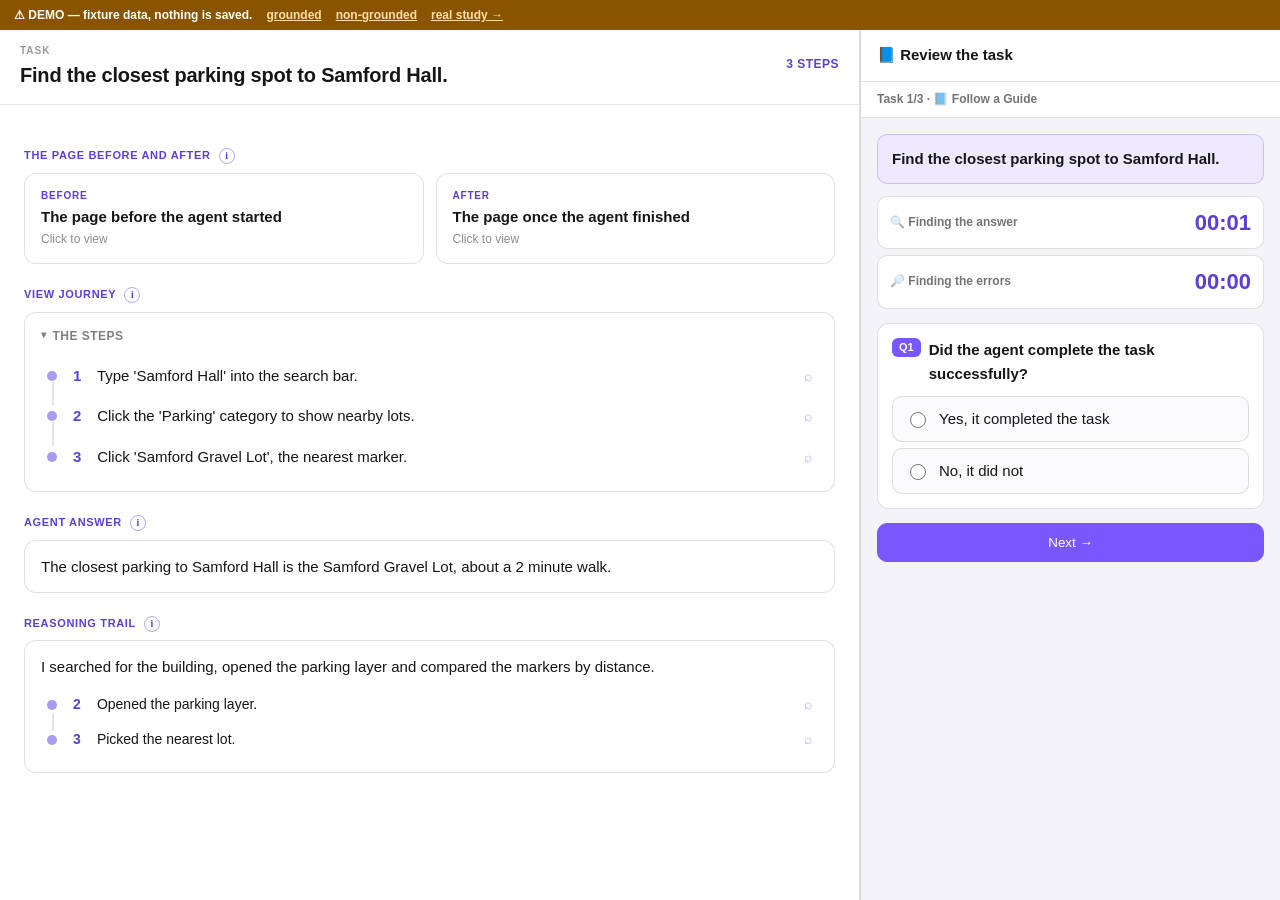
==== demo.html @ a0f71afb "Browser version of the guide user study" ====
<!doctype html>
<html lang="en">
<head>
  <meta charset="utf-8">
  <meta name="viewport" content="width=device-width, initial-scale=1">
  <title>PageGuide User Study — demo</title>
  <link rel="stylesheet" href="styles/stimulus.css">
  <link rel="stylesheet" href="styles/site.css">
  <style>
    /* Unmistakable. A demo that looks like the study is a demo someone runs a participant through. */
    .demo-banner {
      position: fixed; top: 0; left: 0; right: 0; z-index: 50;
      background: #8a5300; color: #fff;
      font: 700 12px/1.5 -apple-system, BlinkMacSystemFont, 'Segoe UI', sans-serif;
      padding: 6px 14px; display: flex; gap: 14px; align-items: center;
    }
    .demo-banner a { color: #ffe0a8; }
    .demo-shift { padding-top: 29px; }
  </style>
</head>
<body class="demo-shift">
  <!--
    THE DEMO. Three fixture trajectories, no network, nothing written anywhere.

    It runs the REAL flow: app/study.js walks the queue, app/stimulus.js renders the material,
    app/instrument.js asks the questions, and the vendored scorer grades the answers. Only the data
    source is swapped (window.STUDY_SOURCE, read once at the top of app/study.js). A demo built as a
    parallel implementation would drift from the study it is meant to demonstrate, and you would be
    reviewing something no participant will ever see.

    ?arm=nongrounding runs the text condition.
  -->
  <div class="demo-banner">
    <span>⚠ DEMO — fixture data, nothing is saved.</span>
    <a href="?arm=grounding">grounded</a>
    <a href="?arm=nongrounding">non-grounded</a>
    <a href="index.html">real study →</a>
  </div>

  <div class="task-shell">
    <section class="task-stimulus" id="stimulus-pane">
      <header class="tv-head">
        <div class="tv-head-main">
          <div class="tv-kicker">Task</div>
          <h1 class="tv-goal" id="tv-goal">Loading…</h1>
        </div>
        <div class="tv-count" id="tv-count"></div>
      </header>
      <main class="tv-main">
        <section class="tv-stage" id="tv-stage"></section>
      </main>
    </section>
    <aside class="task-panel" id="question-pane"></aside>
  </div>

  <script src="vendor/guide_trajectories.js"></script>
  <script src="app/session.js"></script>
  <script src="demo/fixtures.js"></script>
  <script>
  // IIFE, not optional: classic scripts share one global lexical scope, and a top-level `const arm`
  // here would collide with the `let arm` in app/stimulus.js — a parse error that kills this block
  // silently, leaving both panes blank with nothing in the console to say why.
  (function () {
    // STUDY_SOURCE is set FIRST, before anything that can throw. app/study.js reads it to decide
    // whether it is in demo mode, and a demo that failed to build its fixtures would otherwise be
    // indistinguishable from a stray visit to study.html — it would silently redirect to the
    // welcome screen, taking the console evidence with it. Ask how I know.
    const byId = new Map();
    window.STUDY_SOURCE = {
      getStudyTrajectory: async (id) => byId.get(id) || null,
      insertStudyResult: async (row) => { console.log('[demo] would have saved:', row); return true; },
    };

    let bank = [];
    try {
      bank = window.DemoFixtures.buildDemoTrajectories();
      bank.forEach(t => byId.set(t.id, t));
    } catch (e) {
      document.getElementById('question-pane').innerHTML =
        '<div class="q-body"><div class="q-error-msg">Demo fixtures failed to build:<br>'
        + String(e && e.stack || e).replace(/</g, '&lt;') + '</div></div>';
      return;
    }

    // Seed the session IN MEMORY only. app/study.js prefers populated in-memory state over
    // localStorage precisely so this works without touching the key a real run uses — opening the
    // demo must never discard the progress of a participant midway through the actual study.
    const params = new URLSearchParams(location.search);
    window.StudySession.state.arm = params.get('arm') === 'nongrounding' ? 'nongrounding' : 'grounding';
    Object.assign(window.StudySession.state, {
      participantId: 'DEMO',
      sessionId: null,
      queue: bank.map(t => ({ id: t.id, goal: t.goal, title: t.title, condition: t.condition })),
      idx: 0,
      results: [],
    });
  }());
  </script>
  <script src="app/stimulus.js"></script>
  <script src="app/instrument.js"></script>
  <script src="app/study.js"></script>
</body>
</html>
---- styles/stimulus.css ----
/* PageGuide study — the trajectory viewer that fills the tab beside the panel.
   Mirrors the live run's View Journey card (sidepanel/panel.css .pageguide-goal-*), with one
   difference that matters: the dots here carry NO status colour. In the live run green and amber
   encode the agent's own confidence and verification; in a study that asks a participant which step
   went wrong, colouring the suspect step is telling them the answer. */

* { box-sizing: border-box; }

html, body {
  height: 100%;
  margin: 0;
}

body {
  display: flex;
  flex-direction: column;
  background: #f4f4f8;
  color: #111;
  font: 400 14px/1.5 -apple-system, BlinkMacSystemFont, 'Segoe UI', system-ui, sans-serif;
}

.tv-head {
  flex: 0 0 auto;
  display: flex;
  align-items: flex-start;
  justify-content: space-between;
  gap: 16px;
  padding: 14px 20px 16px;
  background: #fff;
  border-bottom: 1px solid rgba(0, 0, 0, 0.1);
}

.tv-head-main { min-width: 0; }

/* Labelled, because "add an orange to the cart" on its own could be an instruction TO the reader.
   It is the task the agent was given, and the whole screen is about judging how it went. */
.tv-kicker {
  font-size: 10px;
  font-weight: 800;
  letter-spacing: 0.1em;
  text-transform: uppercase;
  color: rgba(0, 0, 0, 0.4);
  margin-bottom: 3px;
}

/* The goal stays on screen for the whole task: "does this action serve the goal?" is one of the
   questions, and it cannot be answered while scrolling the panel back up to re-read it. */
.tv-goal {
  margin: 0;
  font-size: 20px;
  font-weight: 700;
  line-height: 1.3;
  letter-spacing: -0.01em;
}

.tv-count {
  flex: 0 0 auto;
  margin-top: 12px;
  font-size: 12px;
  font-weight: 700;
  color: #5b3fd6;
  letter-spacing: 0.04em;
  text-transform: uppercase;
}

.tv-main {
  flex: 1 1 auto;
  display: flex;
  min-height: 0;
}

.tv-stage {
  flex: 1 1 auto;
  overflow: auto;
  padding: 20px 24px 40px;
}

/* One column at reading width. The screenshots want the space; the prose does not. */
.tv-col { max-width: 860px; }

.tv-empty {
  height: 100%;
  display: flex;
  align-items: center;
  justify-content: center;
  color: rgba(0, 0, 0, 0.4);
  font-style: italic;
}

.tv-step-url {
  color: rgba(0, 0, 0, 0.45);
  font-size: 12px;
  word-break: break-all;
}

/* ── The two page states ──────────────────────────────────────────────────────
   Their own section, side by side, above the journey: they are the pair a participant compares to
   answer "did this actually get done?", and a comparison spread across a long scroll is a memory
   test. Closed by default — clicking opens the full-size view, so the section stays a summary. */
.tv-states {
  display: grid;
  grid-template-columns: repeat(auto-fit, minmax(240px, 1fr));
  gap: 12px;
  margin-bottom: 20px;
}

.tv-state-btn {
  display: flex;
  flex-direction: column;
  align-items: flex-start;
  gap: 3px;
  padding: 14px 16px;
  text-align: left;
  font: inherit;
  color: inherit;
  background: #fff;
  border: 1px solid rgba(0, 0, 0, 0.12);
  border-radius: 12px;
  cursor: pointer;
}

.tv-state-btn:hover {
  border-color: rgba(120, 87, 255, 0.5);
  background: rgba(120, 87, 255, 0.04);
}

/* A state the run never recorded says so, rather than vanishing — an absent card and an absent
   feature look identical, and one of them is worth re-capturing to fix. */
.tv-state-btn.is-empty {
  cursor: default;
  background: transparent;
  border-style: dashed;
  color: rgba(0, 0, 0, 0.45);
}

.tv-state-btn.is-empty:hover { border-color: rgba(0, 0, 0, 0.12); background: transparent; }

.tv-state-kicker {
  font-size: 10px;
  font-weight: 800;
  letter-spacing: 0.08em;
  text-transform: uppercase;
  color: #5b3fd6;
}

.tv-state-btn.is-empty .tv-state-kicker { color: rgba(0, 0, 0, 0.35); }

.tv-state-cap {
  font-size: 15px;
  font-weight: 600;
  line-height: 1.35;
}

.tv-state-hint {
  font-size: 12px;
  color: rgba(0, 0, 0, 0.45);
}

/* ── View Journey ─────────────────────────────────────────────────────────────
   Open by default, unlike the live run's, which collapses once the run ends: there the reader
   watched it happen, here it is the material they were brought to look at. */
.tv-journey {
  padding: 14px 16px;
  background: #fff;
  border: 1px solid rgba(0, 0, 0, 0.12);
  border-radius: 12px;
}

.tv-journey-summary {
  list-style: none;
  cursor: pointer;
  display: flex;
  align-items: center;
  gap: 6px;
  font-size: 12px;
  font-weight: 760;
  letter-spacing: 0.04em;
  text-transform: uppercase;
  color: rgba(0, 0, 0, 0.5);
}

.tv-journey-summary::-webkit-details-marker { display: none; }

.tv-journey-summary::before {
  content: "▸";
  font-size: 10px;
  transition: transform .12s ease;
}

.tv-journey[open] > .tv-journey-summary::before { transform: rotate(90deg); }

.tv-journey-list { margin-top: 10px; }

.tv-journey-row {
  display: grid;
  grid-template-columns: 16px 1fr auto;
  align-items: start;
  gap: 10px;
  padding: 9px 6px;
  border-radius: 8px;
  position: relative;
}

/* Only a row that can show you something behaves like it can. */
.tv-journey-row.is-shot { cursor: pointer; }
.tv-journey-row.is-shot:hover { background: rgba(120, 87, 255, 0.08); }

/* The connecting line, as in the live timeline. */
.tv-journey-row:not(:last-child)::before {
  content: "";
  position: absolute;
  left: 11px;
  top: 26px;
  bottom: -9px;
  width: 2px;
  background: #e2e5f0;
}

.tv-dot {
  width: 10px;
  height: 10px;
  margin-top: 6px;
  border-radius: 999px;
  background: #c9cde0;
  z-index: 1;
}

.tv-journey-row.is-shot .tv-dot { background: #a99bf0; }

.tv-journey-text {
  font-size: 15px;
  line-height: 1.45;
  min-width: 0;
}

/* A row that can show you something says so. Without this the only cue was a hover that either
   produced a card or did not, which makes an empty trajectory indistinguishable from a broken page. */
.tv-peek {
  justify-self: end;
  align-self: center;
  font-size: 14px;
  color: rgba(120, 87, 255, 0.55);
}

.tv-journey-row.is-shot:hover .tv-peek { color: #5b3fd6; }

.tv-warn {
  margin: 10px 6px 0;
  padding: 9px 12px;
  background: rgba(234, 179, 8, 0.1);
  border-left: 2px solid rgba(234, 179, 8, 0.6);
  border-radius: 0 8px 8px 0;
  font-size: 13px;
  line-height: 1.5;
  color: rgba(0, 0, 0, 0.7);
}

.tv-journey-text b {
  display: inline-block;
  min-width: 16px;
  margin-right: 4px;
  color: #5b3fd6;
  font-weight: 700;
}

/* ── Answer and trail ────────────────────────────────────────────────────── */
/* The heading carries its own explanation, folded away. Grid rather than flex so the hint can drop
   onto its own full-width row underneath instead of squeezing the title. */
.tv-section-title {
  display: grid;
  grid-template-columns: auto auto 1fr;
  align-items: center;
  gap: 8px;
  margin: 22px 0 8px;
  font-size: 11px;
  font-weight: 800;
  letter-spacing: 0.06em;
  text-transform: uppercase;
  color: #5b3fd6;
}

.tv-info {
  width: 16px;
  height: 16px;
  padding: 0;
  border: 1px solid rgba(91, 63, 214, 0.45);
  border-radius: 999px;
  background: transparent;
  color: #5b3fd6;
  font: 700 10px/1 Georgia, 'Times New Roman', serif;
  cursor: pointer;
}

.tv-info:hover,
.tv-info.is-open {
  background: #5b3fd6;
  border-color: #5b3fd6;
  color: #fff;
}

/* Full width on the row below the title — the hint is a sentence, not a label. */
.tv-hint {
  grid-column: 1 / -1;
  margin-top: 6px;
  padding: 9px 12px;
  background: rgba(120, 87, 255, 0.07);
  border-left: 2px solid rgba(120, 87, 255, 0.45);
  border-radius: 0 8px 8px 0;
  color: rgba(0, 0, 0, 0.72);
  font: 400 13px/1.5 -apple-system, BlinkMacSystemFont, 'Segoe UI', system-ui, sans-serif;
  letter-spacing: 0;
  text-transform: none;
}

.tv-answer,
.tv-trail {
  padding: 14px 16px;
  background: #fff;
  border: 1px solid rgba(0, 0, 0, 0.12);
  border-radius: 12px;
  font-size: 15px;
  line-height: 1.55;
}

.tv-trail-summary { margin: 0 0 8px; }

.tv-trail .tv-journey-row { padding: 7px 6px; }
.tv-trail .tv-journey-text { font-size: 14px; }

/* The linked phrase, underlined where it sits — mirrors .pageguide-answer-summary-ref in the chat.
   A number at the end of a sentence says evidence exists; the underline says which words it backs. */
.tv-ref {
  color: #4a2fc0;
  font-weight: 600;
  text-decoration: underline;
  text-decoration-thickness: 1px;
  text-decoration-color: rgba(120, 87, 255, 0.5);
  text-underline-offset: 3px;
  cursor: pointer;
}

.tv-ref:hover {
  text-decoration-thickness: 2px;
  text-decoration-color: #5b3fd6;
  background: rgba(120, 87, 255, 0.08);
  border-radius: 3px;
}

/* The evidence chip: small, numbered, and unmistakably a control rather than a citation number. */
.tv-chip {
  display: inline-flex;
  align-items: center;
  justify-content: center;
  min-width: 20px;
  height: 20px;
  margin: 0 2px;
  padding: 0 5px;
  vertical-align: 1px;
  background: rgba(120, 87, 255, 0.12);
  border: 1px solid rgba(120, 87, 255, 0.35);
  border-radius: 6px;
  color: #4a2fc0;
  font: 700 11px/1 inherit;
  cursor: pointer;
}

.tv-chip:hover { background: rgba(120, 87, 255, 0.24); }

/* ── The hover card ──────────────────────────────────────────────────────── */
.tv-pop {
  position: fixed;
  z-index: 40;
  width: 460px;
  max-width: calc(100vw - 16px);
  padding: 10px;
  background: #fff;
  border: 1px solid rgba(0, 0, 0, 0.14);
  border-radius: 12px;
  box-shadow: 0 12px 32px rgba(0, 0, 0, 0.18);
}

.tv-pop-shot {
  display: block;
  width: 100%;
  border-radius: 8px;
  border: 1px solid rgba(0, 0, 0, 0.12);
  cursor: zoom-in;
}

.tv-pop-title {
  margin-top: 8px;
  font-size: 12px;
  font-weight: 700;
  color: #5b3fd6;
}

.tv-pop-note {
  font-size: 13px;
  line-height: 1.45;
  color: rgba(0, 0, 0, 0.7);
}

/* ── The full-size view ──────────────────────────────────────────────────── */
.tv-lightbox {
  position: fixed;
  inset: 0;
  z-index: 60;
  display: flex;
  align-items: center;
  justify-content: center;
  padding: 24px;
  background: rgba(0, 0, 0, 0.6);
}

.tv-lightbox-dialog {
  max-width: 1200px;
  max-height: 100%;
  overflow: auto;
  padding: 14px;
  background: #fff;
  border-radius: 12px;
}

.tv-lightbox-head {
  display: flex;
  align-items: center;
  justify-content: space-between;
  gap: 12px;
  margin-bottom: 10px;
  font-size: 13px;
  font-weight: 700;
}

.tv-lightbox-close {
  border: 0;
  background: transparent;
  font-size: 22px;
  line-height: 1;
  cursor: pointer;
  color: rgba(0, 0, 0, 0.5);
}

.tv-lightbox img {
  display: block;
  width: 100%;
  border-radius: 8px;
  border: 1px solid rgba(0, 0, 0, 0.14);
}

.tv-lightbox-note {
  margin-top: 10px;
  font-size: 13px;
  color: rgba(0, 0, 0, 0.7);
}
---- styles/site.css ----
/* The study site — layout and the question pane.
   ==============================================
   The stimulus pane brings its own stylesheet (styles/stimulus.css, ported verbatim from the
   extension) so what a participant reads on the left is pixel-for-pixel what an extension
   participant reads. This file owns everything around it: the shell, the welcome screen, and the
   right-hand pane standing in for the PageGuide side panel. */

:root {
  --accent: #7857ff;
  --accent-dark: #5b3fd6;
  --ink: #16161a;
  --muted: rgba(0, 0, 0, 0.55);
  --line: rgba(0, 0, 0, 0.12);
  --panel-bg: #f4f4f8;
  --card: #fff;
  --ok: #0f6b43;
  --bad: #a52020;
}

* { box-sizing: border-box; }

body {
  margin: 0;
  font: 15px/1.6 -apple-system, BlinkMacSystemFont, 'Segoe UI', Roboto, sans-serif;
  color: var(--ink);
  background: #fff;
}

/* ── The two panes ───────────────────────────────────────────────────────────────
   Left flexible, right fixed at the side panel's real width. The proportions are not decoration:
   a participant on the site should be working under the same constraints as one in the extension,
   or the two datasets differ in reading conditions rather than in grounding. Each pane scrolls on
   its own so the questions stay put while the steps are read. */
.task-shell {
  display: grid;
  grid-template-columns: minmax(0, 1fr) 420px;
  height: 100vh;
  overflow: hidden;
}

.task-stimulus {
  overflow-y: auto;
  background: #fff;
  border-right: 1px solid var(--line);
}

.task-panel {
  overflow-y: auto;
  background: var(--panel-bg);
  border-left: 1px solid var(--line);
}

/* Below ~900px the two-pane comparison stops working at all: the stimulus is the thing that needs
   width. Stack rather than shrink, material first. */
@media (max-width: 900px) {
  .task-shell { grid-template-columns: 1fr; height: auto; overflow: visible; }
  .task-stimulus, .task-panel { overflow: visible; border: 0; }
  .task-panel { border-top: 2px solid var(--line); }
}

.tv-done {
  padding: 60px 32px;
  font-size: 18px;
  color: var(--muted);
  text-align: center;
}

/* ── The question pane ───────────────────────────────────────────────────────── */
.q-head {
  padding: 14px 16px;
  border-bottom: 1px solid var(--line);
  background: var(--card);
  position: sticky;
  top: 0;
  z-index: 2;
}
.q-title { font-weight: 800; font-size: 15px; }

.q-progress {
  padding: 8px 16px;
  font-size: 12px;
  font-weight: 700;
  color: var(--muted);
  background: var(--card);
  border-bottom: 1px solid var(--line);
}

.q-body { padding: 16px; }
.q-loading { padding: 24px 16px; color: var(--muted); }

.q-task-card {
  background: #efe9ff;
  border: 1px solid rgba(120, 87, 255, 0.28);
  border-radius: 10px;
  padding: 12px 14px;
  font-weight: 600;
  margin-bottom: 12px;
}

.q-timers { display: flex; flex-direction: column; gap: 6px; margin-bottom: 14px; }
.q-timer-row {
  display: flex;
  align-items: center;
  justify-content: space-between;
  background: var(--card);
  border: 1px solid var(--line);
  border-radius: 10px;
  padding: 8px 12px;
}
.q-timer-label { font-size: 12px; font-weight: 700; color: var(--muted); }
.q-timer {
  font-size: 22px;
  font-weight: 800;
  color: var(--accent-dark);
  font-variant-numeric: tabular-nums;   /* so the seconds do not shift the label as they tick */
}

.q-card {
  background: var(--card);
  border: 1px solid var(--line);
  border-radius: 12px;
  padding: 14px;
  margin-bottom: 12px;
}
.q-card-head { display: flex; align-items: flex-start; gap: 8px; margin-bottom: 10px; }
.q-badge {
  background: var(--accent);
  color: #fff;
  border-radius: 6px;
  padding: 1px 7px;
  font-size: 11px;
  font-weight: 800;
  flex: none;
}
.q-text { margin: 0; font-weight: 700; }
.q-sub { font-size: 12px; font-weight: 500; color: var(--muted); }
.q-label {
  display: block;
  margin: 12px 0 6px;
  font-size: 12px;
  font-weight: 800;
  color: var(--ink);
}
.q-optional { color: var(--muted); }

.q-options { display: flex; flex-direction: column; gap: 6px; }

.q-opt {
  display: flex;
  align-items: center;
  gap: 10px;
  border: 1px solid var(--line);
  border-radius: 10px;
  padding: 10px 12px;
  cursor: pointer;
  background: #fafafc;
}
.q-opt:hover { border-color: rgba(120, 87, 255, 0.5); }
.q-opt input { accent-color: var(--accent); width: 16px; height: 16px; flex: none; }
/* :has is what lets the whole row light up from the input inside it, with no JS keeping a class in
   sync — one less thing that can be left stale when the pane re-renders. */
.q-opt:has(input:checked) {
  border-color: var(--accent);
  background: #f1ecff;
}

.q-opt-rich { align-items: flex-start; }
.q-opt-body { display: flex; flex-direction: column; gap: 2px; }
.q-opt-name { font-weight: 700; }
.q-opt-detail { font-size: 12px; color: var(--muted); }

.q-error-block {
  border: 1px solid var(--line);
  border-radius: 10px;
  padding: 4px;
  background: #fafafc;
}
.q-error-block .q-opt { border: 0; background: transparent; }
.q-error-num {
  flex: none;
  width: 20px;
  height: 20px;
  border-radius: 6px;
  background: rgba(120, 87, 255, 0.14);
  color: var(--accent-dark);
  font-size: 11px;
  font-weight: 800;
  display: grid;
  place-items: center;
}
.q-opt-none { background: transparent; }

.q-error-steps { padding: 0 12px 10px; }
.q-step-picks { display: flex; flex-wrap: wrap; gap: 5px; }
/* Steps are buttons, never a text field — see the comment in instrument.js. */
.q-step {
  min-width: 30px;
  border: 1px solid var(--line);
  background: #fff;
  border-radius: 8px;
  padding: 4px 8px;
  font: 700 12px/1.5 inherit;
  font-variant-numeric: tabular-nums;
  color: var(--muted);
  cursor: pointer;
}
.q-step:hover { border-color: var(--accent); color: var(--accent-dark); }
.q-step.is-on { background: var(--accent); border-color: var(--accent); color: #fff; }

.q-field {
  width: 100%;
  border: 1px solid var(--line);
  border-radius: 10px;
  padding: 9px 11px;
  font: inherit;
  font-size: 14px;
  resize: vertical;
}
.q-field:focus {
  outline: none;
  border-color: var(--accent);
  box-shadow: 0 0 0 3px rgba(120, 87, 255, 0.16);
}

.q-error-msg {
  background: rgba(211, 47, 47, 0.1);
  border: 1px solid rgba(211, 47, 47, 0.3);
  color: var(--bad);
  border-radius: 8px;
  padding: 8px 11px;
  font-size: 13px;
  font-weight: 600;
  margin: 10px 0;
}

.q-actions { display: flex; gap: 8px; margin-top: 14px; }
.q-btn {
  flex: 1;
  border: 1px solid var(--line);
  background: #fff;
  border-radius: 10px;
  padding: 11px 14px;
  font: 800 14px/1.2 inherit;
  cursor: pointer;
}
.q-btn:hover { border-color: var(--accent); color: var(--accent-dark); }
.q-btn-primary { background: var(--accent); border-color: var(--accent); color: #fff; }
.q-btn-primary:hover { background: var(--accent-dark); border-color: var(--accent-dark); color: #fff; }

/* ── Welcome ─────────────────────────────────────────────────────────────────── */
.welcome-body { background: var(--panel-bg); }
.welcome {
  max-width: 640px;
  margin: 0 auto;
  padding: 64px 24px;
}
.welcome-title { font-size: 30px; margin: 0 0 18px; }
.welcome-lead { font-size: 17px; }
.welcome-note {
  background: var(--card);
  border: 1px solid var(--line);
  border-left: 3px solid var(--accent);
  border-radius: 10px;
  padding: 12px 14px;
  color: var(--muted);
  font-size: 14px;
}
.welcome-label { display: block; margin: 22px 0 6px; font-weight: 800; font-size: 13px; }
.welcome-input {
  width: 100%;
  border: 1px solid var(--line);
  border-radius: 10px;
  padding: 11px 13px;
  font: inherit;
  background: #fff;
}
.welcome-input:focus {
  outline: none;
  border-color: var(--accent);
  box-shadow: 0 0 0 3px rgba(120, 87, 255, 0.16);
}
.welcome-btn {
  margin-top: 18px;
  width: 100%;
  border: 0;
  background: var(--accent);
  color: #fff;
  border-radius: 10px;
  padding: 13px;
  font: 800 15px/1.2 inherit;
  cursor: pointer;
}
.welcome-btn:hover:not(:disabled) { background: var(--accent-dark); }
.welcome-btn:disabled { opacity: 0.45; cursor: not-allowed; }
.welcome-status:empty { display: none; }
.welcome-status {
  margin-top: 14px;
  border-radius: 8px;
  padding: 10px 12px;
  font-size: 13px;
  font-weight: 600;
  background: rgba(0, 0, 0, 0.05);
}
.welcome-status-bad { background: rgba(211, 47, 47, 0.1); color: var(--bad); }
.welcome-fine { margin-top: 12px; font-size: 12px; color: var(--muted); text-align: center; }
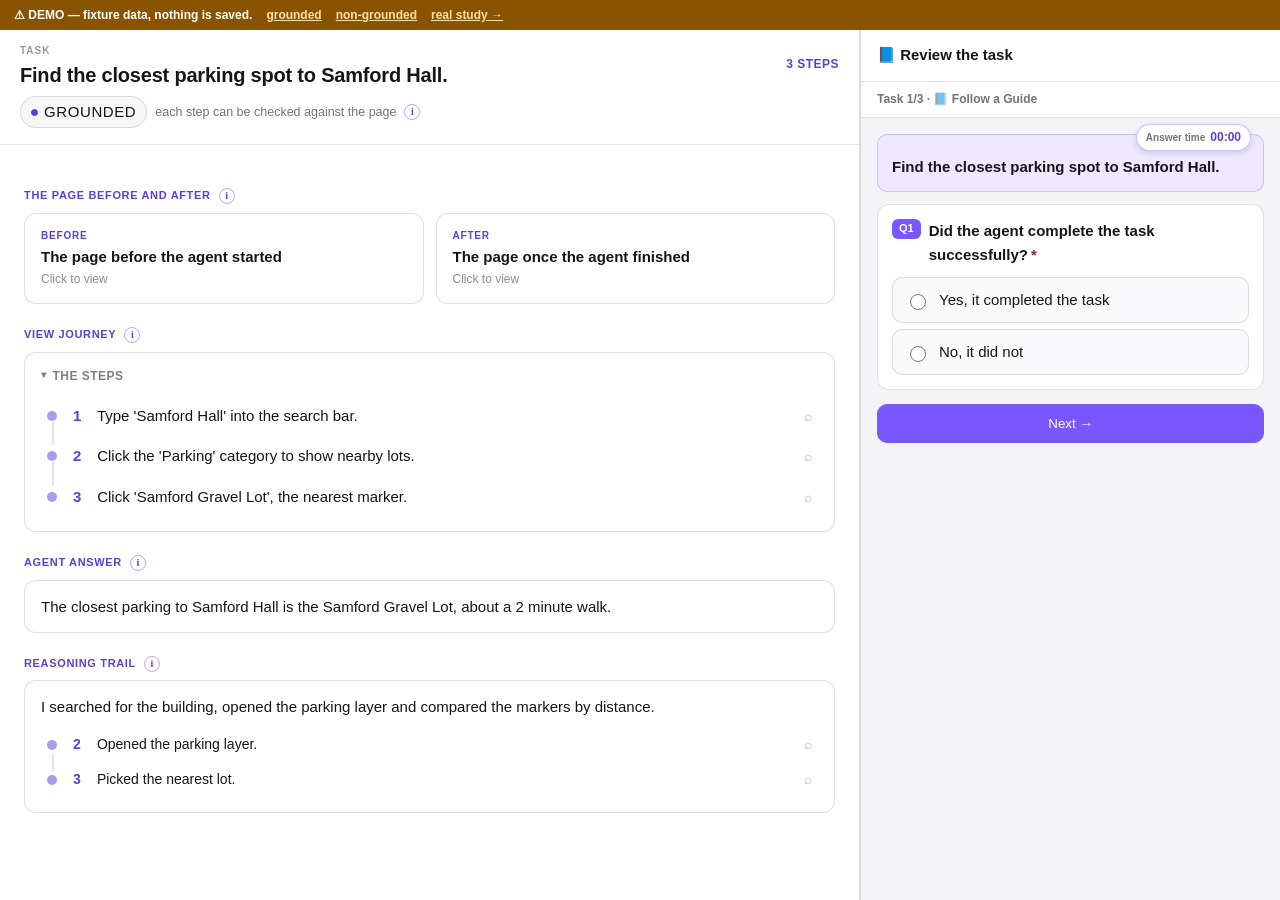
==== commit 8ebf941a: "Teach the task screen before it is measured A participant met the mechanics on task 1 of 8 — the two" ====
--- a/demo.html
+++ b/demo.html
@@ -55,6 +55,7 @@
 
   <script src="vendor/guide_trajectories.js"></script>
   <script src="app/session.js"></script>
+  <script src="app/fake_page.js"></script>
   <script src="demo/fixtures.js"></script>
   <script>
   // IIFE, not optional: classic scripts share one global lexical scope, and a top-level `const arm`
--- a/styles/site.css
+++ b/styles/site.css
@@ -65,6 +65,59 @@
   text-align: center;
 }
 
+/* ── The condition banner ────────────────────────────────────────────────────────
+   Sits under the goal, above the material, on every task. Deliberately NOT colour-coded as
+   good/bad: the two arms are conditions, not scores, and a green "grounded" pill against a red
+   "non-grounded" one would tell a participant which answer we were hoping for. Same neutral pill
+   both ways; only the dot and the wording carry the difference. */
+.tv-condition {
+  display: flex;
+  align-items: center;
+  flex-wrap: wrap;
+  gap: 6px 8px;
+  margin-top: 8px;
+}
+.tv-condition-badge {
+  display: inline-flex;
+  align-items: center;
+  gap: 6px;
+  border: 1px solid var(--line);
+  border-radius: 999px;
+  padding: 3px 10px;
+  font: 700 11px/1.5 inherit;
+  letter-spacing: 0.04em;
+  text-transform: uppercase;
+  color: var(--ink);
+  background: rgba(0, 0, 0, 0.03);
+}
+.tv-condition-dot {
+  width: 7px;
+  height: 7px;
+  border-radius: 50%;
+  border: 1.5px solid var(--accent-dark);
+}
+/* Filled where the evidence is shown, hollow where it is not — the state of the dot is the state
+   of the task, so the badge is readable at a glance without reading it. */
+.tv-condition.is-grounded .tv-condition-dot { background: var(--accent-dark); }
+.tv-condition.is-nongrounded .tv-condition-dot { background: transparent; }
+.tv-condition-note {
+  font-size: 12.5px;
+  color: var(--muted);
+}
+.tv-condition-info { flex: 0 0 auto; }
+.tv-condition-hint {
+  flex: 1 0 100%;
+  margin-top: 2px;
+  padding: 9px 12px;
+  background: rgba(120, 87, 255, 0.07);
+  border-left: 2px solid rgba(120, 87, 255, 0.45);
+  border-radius: 0 8px 8px 0;
+  color: rgba(0, 0, 0, 0.72);
+  font-size: 13px;
+  line-height: 1.5;
+}
+.tv-condition-hint[hidden] { display: none; }
+
 /* ── The question pane ───────────────────────────────────────────────────────── */
 .q-head {
   padding: 14px 16px;
@@ -92,24 +145,27 @@
   background: #efe9ff;
   border: 1px solid rgba(120, 87, 255, 0.28);
   border-radius: 10px;
-  padding: 12px 14px;
+  padding: 20px 14px 12px;   /* extra top room for the timer chip floating on the border */
   font-weight: 600;
   margin-bottom: 12px;
-}
-
-.q-timers { display: flex; flex-direction: column; gap: 6px; margin-bottom: 14px; }
-.q-timer-row {
-  display: flex;
+  position: relative;
+}
+
+/* One active phase timer. The label changes when the task moves from deciding to checking evidence. */
+.q-timers { position: absolute; top: -11px; right: 12px; display: flex; gap: 6px; }
+.q-timer-chip {
+  display: inline-flex;
   align-items: center;
-  justify-content: space-between;
+  gap: 5px;
   background: var(--card);
-  border: 1px solid var(--line);
-  border-radius: 10px;
-  padding: 8px 12px;
-}
-.q-timer-label { font-size: 12px; font-weight: 700; color: var(--muted); }
+  border: 1px solid rgba(120, 87, 255, 0.35);
+  border-radius: 999px;
+  padding: 3px 9px;
+  box-shadow: 0 2px 6px rgba(30, 20, 70, 0.16);
+}
+.q-timer-label { font-size: 10px; font-weight: 700; color: var(--muted); white-space: nowrap; }
 .q-timer {
-  font-size: 22px;
+  font-size: 12px;
   font-weight: 800;
   color: var(--accent-dark);
   font-variant-numeric: tabular-nums;   /* so the seconds do not shift the label as they tick */
@@ -168,6 +224,35 @@
 .q-opt-body { display: flex; flex-direction: column; gap: 2px; }
 .q-opt-name { font-weight: 700; }
 .q-opt-detail { font-size: 12px; color: var(--muted); }
+
+.q-post-body { display: flex; flex-direction: column; gap: 14px; }
+.q-post-section {
+  background: var(--card);
+  border: 1px solid var(--line);
+  border-radius: 12px;
+  padding: 14px;
+}
+.q-post-section-head {
+  display: flex;
+  align-items: flex-start;
+  gap: 8px;
+  margin-bottom: 12px;
+}
+.q-post-options { gap: 8px; }
+.q-post-opt {
+  min-height: 42px;
+  background: #fff;
+  font-weight: 650;
+}
+
+/* The optional note. A hollow badge, because a solid one beside the two required questions reads as
+   a third thing that must be answered — and a box someone fills in to get past it is noise. */
+.q-badge-quiet {
+  background: rgba(120, 87, 255, 0.14);
+  color: var(--accent-dark);
+}
+.q-post-note-hint { margin: -6px 0 8px; }
+.q-post-note { min-height: 64px; }
 
 .q-error-block {
   border: 1px solid var(--line);
@@ -246,26 +331,326 @@
 .q-btn:hover { border-color: var(--accent); color: var(--accent-dark); }
 .q-btn-primary { background: var(--accent); border-color: var(--accent); color: #fff; }
 .q-btn-primary:hover { background: var(--accent-dark); border-color: var(--accent-dark); color: #fff; }
-
-/* ── Welcome ─────────────────────────────────────────────────────────────────── */
-.welcome-body { background: var(--panel-bg); }
+.admin-task-jump {
+  display: grid;
+  gap: 6px;
+  margin-top: 14px;
+  color: var(--muted);
+  font-size: 12px;
+  font-weight: 800;
+  text-transform: uppercase;
+  letter-spacing: .04em;
+}
+.admin-task-jump select {
+  width: 100%;
+  border: 1px solid var(--line);
+  border-radius: 10px;
+  background: #fff;
+  color: var(--ink);
+  padding: 10px 12px;
+  font: 700 14px/1.2 inherit;
+  text-transform: none;
+  letter-spacing: 0;
+}
+.admin-grounding {
+  margin-top: 12px;
+  border: 1px solid rgba(120, 87, 255, 0.24);
+  border-left: 3px solid var(--accent);
+  border-radius: 8px;
+  padding: 12px;
+  background: rgba(120, 87, 255, 0.05);
+}
+.admin-ground-truth {
+  margin-top: 12px;
+  border: 1px solid rgba(22, 143, 90, 0.24);
+  border-left: 3px solid #168f5a;
+  border-radius: 8px;
+  padding: 12px;
+  background: rgba(22, 143, 90, 0.05);
+}
+.admin-grounding-title {
+  font-weight: 800;
+  margin-bottom: 2px;
+}
+.admin-gt-row,
+.admin-gt-empty {
+  margin-top: 8px;
+  color: var(--muted);
+  font-size: 13px;
+  line-height: 1.45;
+}
+.admin-gt-label {
+  margin-top: 10px;
+  color: var(--muted);
+  font-size: 11px;
+  font-weight: 800;
+  text-transform: uppercase;
+  letter-spacing: .04em;
+}
+.admin-gt-quote {
+  margin-top: 6px;
+  border: 1px solid var(--line);
+  border-radius: 8px;
+  background: #fff;
+  color: var(--ink);
+  padding: 8px 10px;
+  font-size: 13px;
+  line-height: 1.45;
+}
+.admin-gt-pill {
+  display: inline-block;
+  margin: 6px 5px 0 0;
+  border: 1px solid rgba(22, 143, 90, 0.24);
+  border-radius: 999px;
+  background: #fff;
+  color: #0f6b43;
+  padding: 4px 8px;
+  font: 700 12px/1.3 inherit;
+}
+.admin-answer-edit {
+  display: grid;
+  gap: 6px;
+  margin-top: 10px;
+  color: var(--muted);
+  font-size: 12px;
+  font-weight: 800;
+  text-transform: uppercase;
+  letter-spacing: .04em;
+}
+.admin-answer-edit textarea {
+  width: 100%;
+  resize: vertical;
+  min-height: 132px;
+  border: 1px solid var(--line);
+  border-radius: 8px;
+  background: #fff;
+  color: var(--ink);
+  padding: 10px 12px;
+  font: 600 13px/1.45 inherit;
+  text-transform: none;
+  letter-spacing: 0;
+}
+.admin-new-evidence {
+  display: grid;
+  grid-template-columns: minmax(120px, 0.45fr) minmax(160px, 1fr);
+  gap: 8px;
+  margin-top: 10px;
+}
+.admin-inline-input {
+  width: 100%;
+  border: 1px solid var(--line);
+  border-radius: 8px;
+  background: #fff;
+  color: var(--ink);
+  padding: 9px 10px;
+  font: 600 13px/1.3 inherit;
+}
+.admin-grounding-status {
+  border: 1px dashed var(--line);
+  border-radius: 8px;
+  background: #fff;
+  color: var(--muted);
+  font-size: 12px;
+  line-height: 1.4;
+  padding: 8px 10px;
+  margin-top: 8px;
+}
+.admin-grounding-status.is-good {
+  border-style: solid;
+  border-color: rgba(22, 143, 90, 0.35);
+  color: #0f6b43;
+  background: rgba(22, 143, 90, 0.08);
+}
+
+/* ── Welcome ─────────────────────────────────────────────────────────────────────
+   A consent-sheet, not a splash page. A participant decides here whether to give us sixteen
+   minutes, so the screen answers the questions they would otherwise have to ask: what am I doing,
+   how long, and what is being recorded. One card, one column, one action at the bottom — the
+   sections read in the order those questions arrive. */
+.welcome-body {
+  background:
+    radial-gradient(900px 420px at 50% -180px, rgba(120, 87, 255, 0.16), transparent 70%),
+    var(--panel-bg);
+  min-height: 100vh;
+}
 .welcome {
-  max-width: 640px;
+  max-width: 660px;
   margin: 0 auto;
-  padding: 64px 24px;
-}
-.welcome-title { font-size: 30px; margin: 0 0 18px; }
-.welcome-lead { font-size: 17px; }
-.welcome-note {
+  padding: 40px 24px 56px;
+}
+.welcome-card {
   background: var(--card);
   border: 1px solid var(--line);
-  border-left: 3px solid var(--accent);
+  border-radius: 18px;
+  padding: 30px 34px 26px;
+  box-shadow: 0 1px 2px rgba(20, 12, 50, 0.05), 0 18px 48px -24px rgba(20, 12, 50, 0.28);
+}
+@media (max-width: 560px) {
+  .welcome { padding: 20px 14px 40px; }
+  .welcome-card { padding: 24px 20px 22px; border-radius: 14px; }
+}
+
+.welcome-hero { border-bottom: 1px solid var(--line); padding-bottom: 18px; }
+.welcome-eyebrow {
+  margin: 0 0 8px;
+  font: 700 10.5px/1.4 inherit;
+  letter-spacing: 0.09em;
+  text-transform: uppercase;
+  color: var(--accent-dark);
+}
+.welcome-title {
+  font-size: 27px;
+  line-height: 1.2;
+  letter-spacing: -0.02em;
+  margin: 0 0 10px;
+}
+.welcome-lead { font-size: 15px; line-height: 1.55; margin: 0; color: rgba(0, 0, 0, 0.78); }
+
+/* The three facts a participant weighs before clicking, as chips rather than a sentence: they are
+   scanned, not read. */
+.welcome-meta {
+  display: flex;
+  flex-wrap: wrap;
+  gap: 6px;
+  list-style: none;
+  margin: 14px 0 0;
+  padding: 0;
+}
+.welcome-chip {
+  border: 1px solid var(--line);
+  border-radius: 999px;
+  padding: 4px 11px;
+  font: 600 12px/1.5 inherit;
+  color: var(--muted);
+  background: rgba(120, 87, 255, 0.05);
+}
+.welcome-chip-k { font-weight: 800; color: var(--ink); }
+
+.welcome-section { margin-top: 18px; }
+.welcome-section-title {
+  margin: 0 0 10px;
+  font: 800 11px/1.4 inherit;
+  letter-spacing: 0.07em;
+  text-transform: uppercase;
+  color: var(--muted);
+}
+
+/* The step title and its one line of detail run together rather than stacking: three two-line
+   steps is a paragraph, three one-and-a-bit-line steps is a glance. */
+.welcome-steps { list-style: none; margin: 0; padding: 0; display: grid; gap: 8px; }
+.welcome-step {
+  display: grid;
+  grid-template-columns: 22px minmax(0, 1fr);
+  gap: 10px;
+  align-items: start;
+  font-size: 13.5px;
+  line-height: 1.45;
+  color: var(--muted);
+}
+.welcome-step strong { color: var(--ink); font-weight: 700; }
+.welcome-step-n {
+  display: grid;
+  place-items: center;
+  width: 22px;
+  height: 22px;
+  border-radius: 50%;
+  background: rgba(120, 87, 255, 0.12);
+  color: var(--accent-dark);
+  font: 800 11.5px/1 inherit;
+}
+
+/* ── Collapsed detail ────────────────────────────────────────────────────────────
+   Reassurance and the housekeeping facts are things a participant may want, not things they must
+   read to start — so they are one line each until asked for. The summary still carries the part
+   that changes an answer, because a fold nobody opens must not hide anything load-bearing. */
+.welcome-fold {
+  margin-top: 12px;
+  border: 1px solid var(--line);
   border-radius: 10px;
-  padding: 12px 14px;
-  color: var(--muted);
-  font-size: 14px;
-}
-.welcome-label { display: block; margin: 22px 0 6px; font-weight: 800; font-size: 13px; }
+  background: rgba(120, 87, 255, 0.04);
+}
+.welcome-fold > summary {
+  list-style: none;
+  cursor: pointer;
+  padding: 10px 14px 10px 30px;
+  position: relative;
+  font-size: 13.5px;
+  color: var(--muted);
+  border-radius: 10px;
+}
+.welcome-fold > summary::-webkit-details-marker { display: none; }
+.welcome-fold > summary strong { color: var(--ink); font-weight: 700; }
+.welcome-fold > summary::before {
+  content: '';
+  position: absolute;
+  left: 14px;
+  top: 50%;
+  width: 6px;
+  height: 6px;
+  margin-top: -4px;
+  border-right: 2px solid var(--accent);
+  border-bottom: 2px solid var(--accent);
+  transform: rotate(-45deg);
+  transition: transform 120ms ease;
+}
+.welcome-fold[open] > summary::before { transform: rotate(45deg); margin-top: -5px; }
+.welcome-fold > summary:hover { color: var(--ink); }
+.welcome-fold > summary:focus-visible { outline: 2px solid rgba(120, 87, 255, 0.5); outline-offset: 1px; }
+.welcome-fold-body {
+  padding: 0 14px 12px;
+  font-size: 13.5px;
+  color: var(--muted);
+}
+
+/* Two columns of short definitions rather than a paragraph of caveats — a participant should be
+   able to find "what is recorded" without reading the rest. */
+.welcome-facts {
+  margin: 0;
+  padding: 0 14px 12px;
+  display: grid;
+  grid-template-columns: repeat(2, minmax(0, 1fr));
+  gap: 10px 20px;
+}
+@media (max-width: 560px) { .welcome-facts { grid-template-columns: 1fr; } }
+.welcome-fact { min-width: 0; }
+.welcome-fact dt {
+  font: 800 11.5px/1.5 inherit;
+  color: var(--ink);
+}
+.welcome-fact dd {
+  margin: 0;
+  font-size: 13px;
+  line-height: 1.45;
+  color: var(--muted);
+}
+
+.welcome-actions {
+  margin-top: 20px;
+  padding-top: 18px;
+  border-top: 1px solid var(--line);
+}
+.welcome-label { display: block; margin: 0 0 6px; font-weight: 800; font-size: 13px; }
+.welcome-label .q-sub { font-weight: 500; color: var(--muted); margin-left: 6px; }
+.welcome-id-toggle {
+  display: block;
+  margin: 0 auto 14px;
+  border: 0;
+  background: transparent;
+  color: var(--muted);
+  padding: 4px 6px;
+  font: inherit;
+  font-size: 12.5px;
+  text-decoration: underline;
+  text-underline-offset: 3px;
+  cursor: pointer;
+  opacity: 0.72;
+}
+.welcome-id-toggle:hover { color: var(--accent-dark); opacity: 1; }
+/* welcome.js hides the toggle once the field is open; `display: block` above would otherwise win
+   over the hidden attribute and leave a dead link sitting above the field it just opened. */
+.welcome-id-toggle[hidden] { display: none; }
+.welcome-id-field { margin-bottom: 16px; }
+.welcome-id-field[hidden] { display: none; }
 .welcome-input {
   width: 100%;
   border: 1px solid var(--line);
@@ -279,27 +664,1130 @@
   border-color: var(--accent);
   box-shadow: 0 0 0 3px rgba(120, 87, 255, 0.16);
 }
+/* Flat fill, no coloured glow. A solid button reads as a control; a purple halo reads as a
+   marketing hero, which is not what this page is. The only shadow is a neutral one-pixel drop so
+   the button sits on the card rather than floating over it. */
 .welcome-btn {
-  margin-top: 18px;
   width: 100%;
-  border: 0;
+  border: 1px solid var(--accent-dark);
   background: var(--accent);
   color: #fff;
   border-radius: 10px;
-  padding: 13px;
-  font: 800 15px/1.2 inherit;
+  padding: 14px;
+  font: 700 15px/1.2 inherit;
   cursor: pointer;
-}
-.welcome-btn:hover:not(:disabled) { background: var(--accent-dark); }
-.welcome-btn:disabled { opacity: 0.45; cursor: not-allowed; }
+  box-shadow: 0 1px 2px rgba(20, 12, 50, 0.14);
+  transition: background 120ms ease, border-color 120ms ease;
+}
+.welcome-btn:hover:not(:disabled) { background: var(--accent-dark); border-color: #4a32b4; }
+.welcome-btn:active:not(:disabled) { background: #4a32b4; box-shadow: none; }
+.welcome-btn:focus-visible { outline: 2px solid var(--accent-dark); outline-offset: 2px; }
+.welcome-btn:disabled { opacity: 0.4; cursor: not-allowed; box-shadow: none; }
 .welcome-status:empty { display: none; }
 .welcome-status {
-  margin-top: 14px;
-  border-radius: 8px;
-  padding: 10px 12px;
+  margin-bottom: 14px;
+  border-radius: 10px;
+  padding: 11px 13px;
   font-size: 13px;
   font-weight: 600;
   background: rgba(0, 0, 0, 0.05);
 }
-.welcome-status-bad { background: rgba(211, 47, 47, 0.1); color: var(--bad); }
-.welcome-fine { margin-top: 12px; font-size: 12px; color: var(--muted); text-align: center; }
+.welcome-status-bad {
+  background: rgba(211, 47, 47, 0.08);
+  border: 1px solid rgba(211, 47, 47, 0.25);
+  color: var(--bad);
+}
+.welcome-fine {
+  margin: 12px 0 0;
+  font-size: 12.5px;
+  font-weight: 600;
+  color: var(--muted);
+  text-align: center;
+}
+.welcome-consent {
+  margin: 6px 0 0;
+  font-size: 12px;
+  color: rgba(0, 0, 0, 0.42);
+  text-align: center;
+}
+
+
+/* ── Admin ──────────────────────────────────────────────────────────────────────
+   A reviewer's controls, not a participant's. Quiet at the bottom of the welcome screen so it can
+   be ignored, and unmistakable once open so nobody reviews for ten minutes under the impression
+   they are collecting data. */
+.admin-door {
+  display: block;
+  margin: 28px auto 0;
+  border: 0;
+  background: none;
+  color: rgba(0, 0, 0, 0.35);
+  font: 600 12px/1.4 inherit;
+  text-decoration: underline;
+  cursor: pointer;
+}
+.admin-door:hover { color: var(--accent-dark); }
+
+.admin-panel {
+  margin-top: 18px;
+  width: min(1120px, calc(100vw - 48px));
+  margin-left: 50%;
+  transform: translateX(-50%);
+  background: var(--card);
+  border: 1px solid var(--line);
+  border-left: 3px solid #8a5300;
+  border-radius: 10px;
+  padding: 14px 16px;
+}
+/* The welcome form's label and button spacing is set by the card's flow; inside the admin panel
+   they stack, so give them back the gaps they need. */
+.admin-panel .welcome-label { margin-top: 14px; }
+.admin-panel .welcome-btn { margin-top: 14px; }
+.admin-title { font-weight: 800; margin-bottom: 10px; }
+.admin-warn {
+  background: rgba(201, 122, 0, 0.14);
+  color: #8a5300;
+  border-radius: 999px;
+  padding: 2px 8px;
+  font: 700 11px/1.6 inherit;
+  margin-left: 6px;
+}
+.admin-row { display: flex; flex-wrap: wrap; gap: 6px; margin-bottom: 6px; }
+.admin-chip {
+  border: 1px solid var(--line);
+  background: #fff;
+  border-radius: 999px;
+  padding: 5px 12px;
+  font: 700 12px/1.5 inherit;
+  color: var(--muted);
+  cursor: pointer;
+}
+.admin-chip:hover { border-color: var(--accent); color: var(--accent-dark); }
+.admin-chip-on { background: var(--accent); border-color: var(--accent); color: #fff; }
+.admin-exit {
+  display: block;
+  margin: 10px auto 0;
+  border: 0;
+  background: none;
+  color: var(--muted);
+  font: 600 12px/1.4 inherit;
+  text-decoration: underline;
+  cursor: pointer;
+}
+.admin-tabs {
+  display: flex;
+  gap: 6px;
+  margin: 10px 0 12px;
+  padding: 3px;
+  border: 1px solid var(--line);
+  border-radius: 9px;
+  background: rgba(0, 0, 0, 0.035);
+}
+.admin-tab {
+  flex: 1;
+  border: 0;
+  border-radius: 7px;
+  background: transparent;
+  color: var(--muted);
+  padding: 7px 10px;
+  font: 800 12px/1.4 inherit;
+  cursor: pointer;
+}
+.admin-tab:hover { color: var(--accent-dark); }
+.admin-tab-on {
+  background: #fff;
+  color: var(--ink);
+  box-shadow: 0 1px 2px rgba(20, 12, 50, 0.08);
+}
+.viz-loading,
+.viz-empty {
+  border: 1px dashed var(--line);
+  border-radius: 10px;
+  padding: 20px;
+  color: var(--muted);
+  text-align: center;
+  font-weight: 700;
+}
+.viz-dashboard { display: grid; gap: 12px; }
+.viz-protocol {
+  display: grid;
+  grid-template-columns: minmax(0, 1fr) minmax(260px, 0.8fr);
+  gap: 12px;
+  align-items: center;
+  border: 1px solid rgba(120, 87, 255, 0.22);
+  border-radius: 12px;
+  padding: 14px;
+  background: linear-gradient(135deg, rgba(120, 87, 255, 0.08), rgba(15, 107, 67, 0.05));
+}
+@media (max-width: 760px) { .viz-protocol { grid-template-columns: 1fr; } }
+.viz-protocol span {
+  display: block;
+  color: var(--accent-dark);
+  font-size: 11px;
+  font-weight: 900;
+  letter-spacing: 0.07em;
+  text-transform: uppercase;
+}
+.viz-protocol strong {
+  display: block;
+  margin-top: 3px;
+  font-size: 18px;
+  line-height: 1.25;
+}
+.viz-protocol p {
+  margin: 0;
+  color: var(--muted);
+  font-size: 13px;
+  line-height: 1.45;
+}
+.viz-controls {
+  display: grid;
+  grid-template-columns: repeat(4, minmax(130px, 1fr)) minmax(180px, 1.4fr);
+  gap: 8px;
+  align-items: end;
+}
+@media (max-width: 920px) { .viz-controls { grid-template-columns: repeat(2, minmax(0, 1fr)); } }
+.viz-controls label {
+  display: grid;
+  gap: 3px;
+  color: var(--muted);
+  font-size: 11px;
+  font-weight: 900;
+  letter-spacing: 0.04em;
+  text-transform: uppercase;
+}
+.viz-controls select,
+.viz-controls input {
+  width: 100%;
+  border: 1px solid var(--line);
+  border-radius: 8px;
+  background: #fff;
+  color: var(--ink);
+  padding: 8px 9px;
+  font: 600 12px/1.3 inherit;
+  text-transform: none;
+  letter-spacing: 0;
+}
+.viz-search { min-width: 0; }
+/* The verdict answers the research question in one line, and refuses to answer it at all
+   while any cell is too thin to support the claim. */
+.viz-verdict {
+  border: 1px solid rgba(42, 120, 214, 0.3);
+  border-left: 4px solid #2a78d6;
+  border-radius: 10px;
+  background: #fff;
+  padding: 13px 15px;
+  min-width: 0;
+}
+.viz-verdict-thin {
+  border-color: rgba(0, 0, 0, 0.12);
+  border-left-color: #898781;
+}
+.viz-verdict span {
+  display: block;
+  color: var(--muted);
+  font-size: 11px;
+  font-weight: 900;
+  letter-spacing: 0.05em;
+  text-transform: uppercase;
+}
+.viz-verdict strong {
+  display: block;
+  margin: 5px 0 2px;
+  font-size: 26px;
+  line-height: 1.15;
+  letter-spacing: -0.02em;
+}
+.viz-verdict p {
+  margin: 0;
+  color: rgba(0, 0, 0, 0.72);
+  font-size: 13px;
+  line-height: 1.45;
+}
+.viz-verdict small {
+  display: block;
+  margin-top: 7px;
+  color: var(--muted);
+  font-size: 12px;
+}
+.viz-guide {
+  border: 1px solid var(--line);
+  border-radius: 10px;
+  background: #fff;
+  padding: 12px 14px;
+}
+.viz-guide span {
+  display: block;
+  margin-bottom: 4px;
+  color: var(--muted);
+  font-size: 11px;
+  font-weight: 900;
+  letter-spacing: 0.05em;
+  text-transform: uppercase;
+}
+.viz-guide p {
+  margin: 0;
+  color: rgba(0, 0, 0, 0.74);
+  font-size: 13px;
+  line-height: 1.6;
+  max-width: 92ch;
+}
+.viz-guide b { color: var(--ink); font-weight: 800; }
+.viz-guide b.viz-guide-ng { color: #b8481c; }
+.viz-guide b.viz-guide-g { color: #1c5cab; }
+.viz-composition {
+  display: flex;
+  flex-wrap: wrap;
+  gap: 6px;
+}
+.viz-composition span {
+  border: 1px solid var(--line);
+  border-radius: 999px;
+  background: #fff;
+  padding: 4px 10px;
+  color: var(--muted);
+  font-size: 12px;
+  font-weight: 700;
+}
+.viz-composition b { color: var(--ink); font-weight: 800; }
+.viz-legend {
+  display: flex;
+  flex-wrap: wrap;
+  gap: 12px;
+  margin: 0 0 8px;
+  color: var(--muted);
+  font-size: 12px;
+  font-weight: 700;
+}
+.viz-legend span { display: inline-flex; align-items: center; gap: 6px; }
+.viz-legend i {
+  width: 10px;
+  height: 10px;
+  border-radius: 999px;
+}
+.viz-chart-grid {
+  display: grid;
+  grid-template-columns: repeat(2, minmax(0, 1fr));
+  gap: 10px;
+}
+@media (max-width: 900px) { .viz-chart-grid { grid-template-columns: 1fr; } }
+.viz-card {
+  border: 1px solid var(--line);
+  border-radius: 10px;
+  background: #fff;
+  box-shadow: 0 1px 2px rgba(20, 12, 50, 0.04);
+  padding: 12px;
+  min-width: 0;
+}
+.viz-card-wide { grid-column: 1 / -1; }
+/* The raw rows are a drawer, not a wall: closed until someone wants to argue with the charts. */
+.viz-table-card summary {
+  display: flex;
+  justify-content: space-between;
+  gap: 10px;
+  align-items: baseline;
+  cursor: pointer;
+  list-style: none;
+  user-select: none;
+}
+.viz-table-card summary::-webkit-details-marker { display: none; }
+.viz-table-card summary h4 { margin: 0; }
+.viz-table-card summary h4::before {
+  content: '▸ ';
+  color: var(--muted);
+}
+.viz-table-card[open] summary h4::before { content: '▾ '; }
+.viz-table-card[open] summary { margin-bottom: 10px; }
+.viz-table-card summary span { color: var(--muted); font-size: 12px; }
+.viz-table-card summary:focus-visible {
+  outline: 2px solid var(--accent);
+  outline-offset: 3px;
+  border-radius: 6px;
+}
+.viz-card h4 {
+  margin: 0 0 10px;
+  font-size: 13px;
+  line-height: 1.25;
+}
+.viz-note {
+  margin: 8px 0 0;
+  color: var(--muted);
+  font-size: 12px;
+}
+.viz-svg {
+  display: block;
+  width: 100%;
+  max-width: 1040px;
+  height: auto;
+}
+.viz-svg-label {
+  font: 700 11px/1.2 -apple-system, BlinkMacSystemFont, 'Segoe UI', Roboto, sans-serif;
+  fill: #6b6a66;
+}
+.viz-svg-value {
+  font: 800 12px/1.2 -apple-system, BlinkMacSystemFont, 'Segoe UI', Roboto, sans-serif;
+  fill: rgba(0, 0, 0, 0.82);
+}
+/* The whole row is the hit target — a 13px dot is a pinpoint nobody lands on. Marks and labels
+   stay out of the way so the pointer always reaches the rect underneath them. */
+.viz-row circle,
+.viz-row line,
+.viz-row rect:not(.viz-hit),
+.viz-row text { pointer-events: none; }
+.viz-hit {
+  fill: transparent;
+  cursor: pointer;
+}
+.viz-hit:hover,
+.viz-hit:focus-visible {
+  fill: rgba(42, 120, 214, 0.07);
+  outline: none;
+}
+.viz-hit:focus-visible { stroke: #2a78d6; stroke-width: 1.5; }
+.viz-row:hover .viz-mark { stroke: rgba(0, 0, 0, 0.35); }
+.viz-tip {
+  position: fixed;
+  z-index: 80;
+  pointer-events: none;
+  max-width: 300px;
+  border: 1px solid rgba(11, 11, 11, 0.1);
+  border-radius: 9px;
+  background: #fff;
+  box-shadow: 0 6px 22px rgba(20, 12, 50, 0.16);
+  padding: 9px 11px;
+  font-size: 12px;
+  line-height: 1.4;
+}
+.viz-tip[hidden] { display: none; }
+.viz-tip > b {
+  display: block;
+  margin-bottom: 5px;
+  color: var(--ink);
+  font-size: 12px;
+  font-weight: 900;
+}
+.viz-tip > span {
+  display: flex;
+  align-items: baseline;
+  gap: 7px;
+  margin-top: 3px;
+}
+.viz-tip > span i {
+  flex: none;
+  width: 10px;
+  height: 3px;
+  border-radius: 2px;
+  transform: translateY(-3px);
+}
+.viz-tip > span strong {
+  color: var(--ink);
+  font-size: 13px;
+  font-weight: 900;
+  font-variant-numeric: tabular-nums;
+}
+.viz-tip > span em {
+  color: var(--muted);
+  font-style: normal;
+  font-size: 12px;
+}
+.viz-tip > small {
+  display: block;
+  margin-top: 6px;
+  padding-top: 6px;
+  border-top: 1px solid rgba(0, 0, 0, 0.08);
+  color: var(--muted);
+  font-size: 11px;
+}
+.viz-table-wrap {
+  overflow-x: auto;
+  border: 1px solid var(--line);
+  border-radius: 8px;
+}
+.viz-table {
+  width: 100%;
+  min-width: 900px;
+  border-collapse: collapse;
+  font-size: 12px;
+}
+.viz-table th,
+.viz-table td {
+  padding: 7px 8px;
+  border-bottom: 1px solid rgba(0, 0, 0, 0.08);
+  text-align: left;
+  vertical-align: top;
+}
+.viz-table th {
+  background: rgba(0, 0, 0, 0.035);
+  color: var(--muted);
+  font-size: 11px;
+  text-transform: uppercase;
+  letter-spacing: 0.04em;
+}
+.viz-table tr:last-child td { border-bottom: 0; }
+
+/* The frozen page a Find task is about. Fills its pane: the participant is reading an article, and
+   a letterboxed article is a different reading task from the one the extension arm gets. */
+.find-page {
+  width: 100%;
+  height: 100%;
+  min-height: 80vh;
+  border: 0;
+  display: block;
+  background: #fff;
+}
+
+/* Citation chips in a Find answer. Numbered, like the extension's — a claim and the thing backing
+   it stay attached, and clicking one scrolls the snapshot to it. */
+.find-answer { line-height: 1.7; }
+
+/* A citation is a superscript index sitting in the prose, exactly as the panel renders one — NOT a
+   round chip. It was a filled purple pill with the index tinted purple inside it, so the number was
+   invisible against its own background and every citation read as a blank blob. */
+.find-cite {
+  cursor: pointer;
+  border-radius: 3px;
+  transition: background-color 0.12s;
+}
+.find-cite .citation-text { display: none; }
+.find-cite .citation-index {
+  font-size: 10px;
+  font-weight: 800;
+  color: var(--accent);
+  margin-left: 1px;
+  vertical-align: super;
+  line-height: 0;
+}
+.find-cite:hover .citation-index { color: var(--accent-dark); }
+
+/* The active citation is lit in the ANSWER as well as in the page, so a participant can see which
+   claim the highlight belongs to without holding the number in their head. */
+.find-cite-active {
+  background: rgba(120, 87, 255, 0.2);
+  box-shadow: 0 0 0 2px rgba(120, 87, 255, 0.35);
+}
+.find-cite-active .citation-index { color: var(--accent-dark); }
+
+.find-answer.citations-expanded .find-cite .citation-text {
+  display: inline;
+  background: rgba(120, 87, 255, 0.14);
+  border-radius: 3px;
+  padding: 0 3px;
+  margin-right: 1px;
+  /* A cited phrase can be a whole caption, so it WILL wrap. Without cloning the decoration the
+     background paints as one box spanning every line it touches — which lands on top of the lines
+     between, exactly as it did before this was added. */
+  box-decoration-break: clone;
+  -webkit-box-decoration-break: clone;
+}
+
+.find-answer strong { font-weight: 800; }
+.find-answer code {
+  background: rgba(0, 0, 0, 0.06);
+  border-radius: 4px;
+  padding: 1px 4px;
+  font-size: 0.92em;
+}
+
+.find-ev {
+  margin-left: 3px;
+  font-size: 12px;
+  opacity: 0.75;
+  cursor: default;
+}
+
+.pageguide-clickable { cursor: pointer; }
+
+/* Saved evidence: a numbered marker that opens its crop. Distinct from a citation index, because it
+   points at a picture taken at record time rather than at a place in the page. */
+.find-ev {
+  border: 0;
+  background: none;
+  padding: 0 1px;
+  font: inherit;
+  font-size: 0.95em;
+  cursor: pointer;
+  border-radius: 3px;
+}
+.find-ev .citation-index { color: #8a5300; font-weight: 800; }
+.find-ev:hover { background: rgba(201, 122, 0, 0.14); }
+
+.ev-lightbox {
+  position: fixed;
+  inset: 0;
+  z-index: 9999;
+  background: rgba(16, 14, 26, 0.68);
+  display: grid;
+  place-items: center;
+  padding: 24px;
+}
+.ev-dialog {
+  background: #fff;
+  border-radius: 12px;
+  max-width: min(900px, 92vw);
+  max-height: 88vh;
+  overflow: auto;
+  padding: 14px;
+}
+.ev-head {
+  display: flex;
+  align-items: center;
+  justify-content: space-between;
+  font-weight: 800;
+  margin-bottom: 10px;
+}
+.ev-close { border: 0; background: none; font-size: 22px; cursor: pointer; color: var(--muted); }
+.ev-dialog img { max-width: 100%; display: block; border-radius: 8px; }
+.ev-quote {
+  margin: 0;
+  border-left: 3px solid var(--accent);
+  background: rgba(120, 87, 255, 0.08);
+  border-radius: 8px;
+  padding: 10px 12px;
+  color: var(--ink);
+  font-size: 14px;
+  line-height: 1.5;
+}
+.ev-note { margin-top: 10px; font-size: 13px; color: var(--muted); }
+.ev-empty { color: var(--muted); font-size: 13px; }
+
+/* Picking evidence in the page. The button says which hop is armed, and the box below it shows what
+   was taken — a selection you cannot see is one a participant cannot check before submitting. */
+.q-picked {
+  border: 1px dashed var(--line);
+  border-radius: 8px;
+  padding: 8px 10px;
+  margin: 8px 0;
+  font-size: 12px;
+  color: var(--muted);
+  background: #fafafc;
+}
+.q-picked.is-picked {
+  border-style: solid;
+  border-color: rgba(22, 143, 90, 0.4);
+  background: rgba(22, 143, 90, 0.08);
+  color: #0f6b43;
+  font-weight: 600;
+}
+.q-btn.is-picking {
+  background: var(--accent);
+  border-color: var(--accent);
+  color: #fff;
+}
+
+/* ── The walkthrough ─────────────────────────────────────────────────────────────
+   A backdrop with a hole cut over whatever is being pointed at, and a card beside it. The layer
+   takes no pointer events and neither does the hole, so the control under the spotlight stays
+   clickable — it has to, because half of these steps ask the participant to use it. Only the card
+   itself catches clicks. */
+.tut-layer {
+  position: fixed;
+  inset: 0;
+  z-index: 2147483000;
+  pointer-events: none;
+  opacity: 0;
+  transition: opacity .18s ease;
+}
+
+.tut-layer.is-on { opacity: 1; }
+
+/* The dimmed backdrop, as an SVG mask so a step can cut more than one hole in it. A box-shadow can
+   only cut one: a second element casting its own shadow re-dims the first hole, which is how the
+   card a step was telling somebody to use ended up grey. */
+.tut-mask {
+  position: fixed;
+  top: 0; left: 0;
+  width: 100%; height: 100%;
+  pointer-events: none;
+}
+
+/* The edge of a hole. */
+.tut-ring {
+  position: fixed;
+  top: 0; left: 0; width: 0; height: 0;
+  border-radius: 12px;
+  outline: 2px solid var(--accent);
+  outline-offset: -1px;
+  pointer-events: none;
+}
+
+/* A hole over something the walkthrough is waiting for somebody to use. A card with no Next button
+   is a pause, and a pause that does not say what it is waiting for reads as being stuck. */
+.tut-ring.is-action {
+  outline-width: 3px;
+  animation: tut-pulse 1.6s ease-in-out infinite;
+}
+
+@keyframes tut-pulse {
+  0%, 100% { outline-color: var(--accent); box-shadow: 0 0 0 0 rgba(120, 87, 255, 0.40); }
+  50%      { outline-color: var(--accent-dark); box-shadow: 0 0 0 10px rgba(120, 87, 255, 0); }
+}
+
+@media (prefers-reduced-motion: reduce) {
+  .tut-ring.is-action { animation: none; }
+}
+
+.tut-tip {
+  position: fixed;
+  width: 330px;
+  max-width: calc(100vw - 32px);
+  padding: 16px 18px 14px;
+  background: var(--card);
+  border: 1px solid var(--line);
+  border-radius: 14px;
+  box-shadow: 0 18px 48px rgba(20, 16, 60, 0.28);
+  pointer-events: auto;
+}
+
+.tut-tip-kicker {
+  font: 800 11px/1.2 inherit;
+  letter-spacing: .06em;
+  text-transform: uppercase;
+  color: var(--accent);
+  margin-bottom: 6px;
+}
+
+.tut-tip-title { font: 800 16px/1.3 inherit; margin-bottom: 6px; }
+.tut-tip-body { font-size: 13.5px; line-height: 1.55; color: rgba(0, 0, 0, 0.72); }
+.tut-tip-body b { color: var(--ink); }
+
+.tut-tip-actions {
+  display: flex;
+  align-items: center;
+  gap: 8px;
+  margin-top: 14px;
+}
+
+.tut-tip-spacer { flex: 1; }
+
+.tut-tip-actions button {
+  border: 1px solid var(--line);
+  background: #fff;
+  border-radius: 9px;
+  padding: 7px 12px;
+  font: 800 12.5px/1.2 inherit;
+  cursor: pointer;
+}
+
+.tut-tip-actions .tut-tip-next {
+  background: var(--accent);
+  border-color: var(--accent);
+  color: #fff;
+}
+
+.tut-tip-actions .tut-tip-next:hover { background: var(--accent-dark); border-color: var(--accent-dark); }
+
+/* Deliberately the quietest thing on the card, and deliberately always there. */
+.tut-tip-actions .tut-tip-skip {
+  border-color: transparent;
+  background: none;
+  color: var(--muted);
+  padding-left: 0;
+  text-decoration: underline;
+}
+
+/* ── The walkthrough's own welcome screen ────────────────────────────────────── */
+.tut-hero {
+  max-width: 620px;
+  margin: 0 auto;
+  padding: 56px 32px;
+}
+
+.tut-eyebrow {
+  margin: 0 0 8px;
+  font: 800 12px/1.2 inherit;
+  letter-spacing: .08em;
+  text-transform: uppercase;
+  color: var(--accent);
+}
+
+.tut-title { font-size: 30px; line-height: 1.15; margin: 0 0 12px; }
+.tut-lead { font-size: 15.5px; line-height: 1.6; margin: 0 0 20px; color: rgba(0, 0, 0, 0.78); }
+
+.tut-list {
+  margin: 0 0 20px;
+  padding-left: 20px;
+  font-size: 14.5px;
+  line-height: 1.6;
+  color: rgba(0, 0, 0, 0.75);
+}
+
+.tut-list li { margin-bottom: 8px; }
+.tut-fine { font-size: 13px; color: var(--muted); margin: 0; }
+.tut-welcome-actions { flex-direction: column; }
+
+/* ── What we were looking for ────────────────────────────────────────────────── */
+.tut-debrief {
+  border: 1px solid var(--line);
+  border-radius: 12px;
+  padding: 14px 16px;
+  background: var(--card);
+}
+
+.tut-verdict {
+  display: flex;
+  gap: 8px;
+  align-items: flex-start;
+  margin: 10px 0 4px;
+  font-size: 13.5px;
+  font-weight: 700;
+  line-height: 1.5;
+}
+
+.tut-verdict-mark { font-size: 14px; }
+.tut-verdict.is-ok { color: var(--ok); }
+.tut-verdict.is-off { color: var(--bad); }
+
+.tut-evidence { list-style: none; margin: 12px 0 0; padding: 0; }
+
+.tut-evidence li {
+  border-left: 3px solid var(--accent);
+  padding: 4px 0 4px 10px;
+  margin-bottom: 10px;
+}
+
+.tut-evidence-label {
+  display: block;
+  font: 800 11px/1.4 inherit;
+  letter-spacing: .05em;
+  text-transform: uppercase;
+  color: var(--muted);
+}
+
+.tut-evidence-text { font-size: 13px; line-height: 1.5; color: rgba(0, 0, 0, 0.75); }
+.tut-debrief-closing { margin-top: 14px; }
+
+.welcome-lead-quiet { font-size: 13.5px; color: var(--muted); margin-top: 12px; }
+
+/* "Your turn" — the kicker on a step that is waiting for the participant rather than for Next. */
+.tut-layer.is-waiting .tut-tip-kicker { color: var(--accent-dark); }
+
+/* The two conditions, side by side, on the screen that shows the non-grounded one. */
+.tut-compare { margin: 14px 0; }
+
+.tut-compare > div {
+  border-left: 3px solid var(--line);
+  padding: 2px 0 2px 10px;
+  margin-bottom: 10px;
+}
+
+.tut-compare > div:first-child { border-left-color: var(--accent); }
+
+.tut-compare dt {
+  font: 800 11px/1.4 inherit;
+  letter-spacing: .05em;
+  text-transform: uppercase;
+  color: var(--muted);
+}
+
+.tut-compare dd {
+  margin: 2px 0 0;
+  font-size: 13px;
+  line-height: 1.5;
+  color: rgba(0, 0, 0, 0.75);
+}
+
+.tut-nuance { border-top: 1px solid var(--line); margin-top: 12px; padding-top: 10px; }
+
+/* The debrief's evidence list: what supports the answer, and whether that is what they picked. */
+.tut-evidence li.is-ok { border-left-color: var(--ok); }
+.tut-evidence li.is-off { border-left-color: var(--bad); }
+
+.tut-evidence-mark {
+  margin-left: 6px;
+  font-weight: 800;
+  text-transform: none;
+  letter-spacing: 0;
+}
+
+.tut-evidence li.is-ok .tut-evidence-mark { color: var(--ok); }
+.tut-evidence li.is-off .tut-evidence-mark { color: var(--bad); }
+
+.tut-evidence-mine {
+  display: block;
+  margin-top: 4px;
+  font-size: 12.5px;
+  line-height: 1.45;
+  color: var(--muted);
+}
+
+.tut-no-feedback {
+  border: 1px dashed var(--line);
+  border-radius: 10px;
+  padding: 10px 12px;
+  margin-top: 10px;
+}
+
+/* The walkthrough's own bar: where you are, and the two ways out of the screen you are on. Fixed
+   and outside both panes, because every screen in the walkthrough rebuilds the pane it lives in. */
+.tut-nav {
+  position: fixed;
+  left: 50%;
+  bottom: 14px;
+  transform: translateX(-50%);
+  z-index: 2147483100;   /* above the coachmark layer — it must stay usable during a tour */
+  display: flex;
+  align-items: center;
+  gap: 10px;
+  padding: 7px 10px 7px 14px;
+  border: 1px solid var(--line);
+  border-radius: 999px;
+  background: var(--card);
+  box-shadow: 0 10px 30px rgba(20, 16, 60, 0.22);
+}
+
+.tut-nav-label {
+  font: 800 11.5px/1.2 inherit;
+  letter-spacing: .04em;
+  text-transform: uppercase;
+  color: var(--muted);
+}
+
+.tut-nav button {
+  border: 1px solid var(--line);
+  background: #fff;
+  border-radius: 999px;
+  padding: 6px 12px;
+  font: 800 12.5px/1.2 inherit;
+  cursor: pointer;
+}
+
+.tut-nav-back:hover,
+.tut-nav-fwd:hover { border-color: var(--accent); color: var(--accent-dark); }
+
+.tut-nav-fwd { border-color: rgba(120, 87, 255, 0.35); color: var(--accent-dark); }
+
+.tut-nav-skip {
+  border-color: transparent !important;
+  color: var(--muted);
+  text-decoration: underline;
+}
+
+/* ── Required, and what is still missing ─────────────────────────────────────────
+   The asterisk sets the expectation before the button is pressed; the highlight answers the
+   question the error message raises — which one? Both are removed the moment the question is
+   answered, so red always means "still needed" and never "you got this wrong". */
+.q-req {
+  color: var(--bad);
+  font-weight: 800;
+  margin-left: 3px;
+}
+
+.q-options.is-missing,
+.q-card.is-missing,
+.q-error-steps.is-missing {
+  border-radius: 12px;
+  outline: 2px solid var(--bad);
+  outline-offset: 4px;
+  background: rgba(165, 32, 32, 0.045);
+  scroll-margin: 24px;
+}
+
+.q-card.is-missing { outline-offset: 2px; }
+
+.q-error-steps.is-missing {
+  outline-offset: 2px;
+  padding: 6px 8px;
+}
+
+/* A schema problem the dashboard can see, said where the symptom appears. */
+.viz-schema-warn {
+  border: 1px solid rgba(165, 32, 32, 0.35);
+  background: rgba(165, 32, 32, 0.05);
+  border-radius: 12px;
+  padding: 12px 14px;
+  margin-bottom: 12px;
+  font-size: 13px;
+  line-height: 1.55;
+}
+
+.viz-schema-warn code {
+  font-size: 12px;
+  background: rgba(0, 0, 0, 0.06);
+  border-radius: 4px;
+  padding: 1px 5px;
+}
+
+/* ── The four questions, answered ────────────────────────────────────────────────
+   One card per question, because the study asks four and they may point four different ways. The
+   headline is the answer; the line under it is the guardrail that stops a win being claimed on one
+   number alone (faster but less accurate is not a win, and neither is accurate but slower). */
+.viz-answers { margin: 4px 0 14px; }
+
+.viz-answers h4 { margin: 0 0 4px; font-size: 15px; }
+
+.viz-answers-lead {
+  margin: 0 0 12px;
+  font-size: 12.5px;
+  line-height: 1.55;
+  color: var(--muted);
+}
+
+.viz-answer-grid {
+  display: grid;
+  grid-template-columns: repeat(auto-fit, minmax(280px, 1fr));
+  gap: 12px;
+}
+
+.viz-answer {
+  border: 1px solid var(--line);
+  border-left: 4px solid var(--line);
+  border-radius: 12px;
+  padding: 14px 16px;
+  background: var(--card);
+}
+
+.viz-answer-yes { border-left-color: var(--ok); }
+.viz-answer-no { border-left-color: var(--bad); }
+.viz-answer-flat { border-left-color: rgba(0, 0, 0, 0.28); }
+.viz-answer.is-thin { border-style: dashed; }
+
+.viz-answer header {
+  display: flex;
+  align-items: baseline;
+  justify-content: space-between;
+  gap: 8px;
+  margin-bottom: 6px;
+}
+
+.viz-answer-facet {
+  font: 800 11px/1.2 inherit;
+  letter-spacing: .06em;
+  text-transform: uppercase;
+  color: var(--accent-dark);
+}
+
+.viz-answer-n { font: 700 11px/1.2 inherit; color: var(--muted); }
+
+.viz-answer-q {
+  margin: 0 0 8px;
+  font-size: 12.5px;
+  line-height: 1.5;
+  color: rgba(0, 0, 0, 0.72);
+}
+
+.viz-answer-headline {
+  display: block;
+  font-size: 17px;
+  line-height: 1.25;
+  margin-bottom: 4px;
+}
+
+.viz-answer-yes .viz-answer-headline { color: var(--ok); }
+.viz-answer-no .viz-answer-headline { color: var(--bad); }
+
+.viz-answer-guard {
+  margin: 0 0 10px;
+  font-size: 12.5px;
+  line-height: 1.5;
+  color: var(--muted);
+}
+
+.viz-answer-stats {
+  display: flex;
+  flex-wrap: wrap;
+  gap: 6px 14px;
+  border-top: 1px solid var(--line);
+  padding-top: 8px;
+}
+
+.viz-answer-stat { display: flex; flex-direction: column; gap: 1px; }
+
+.viz-answer-stat span {
+  font: 700 10.5px/1.2 inherit;
+  letter-spacing: .04em;
+  text-transform: uppercase;
+  color: var(--muted);
+}
+
+.viz-answer-stat b { font-size: 13px; }
+
+.viz-answer-thin {
+  margin: 10px 0 0;
+  font-size: 11.5px;
+  line-height: 1.5;
+  color: var(--bad);
+}
+
+/* ── The analysis panel ──────────────────────────────────────────────────────────
+   The cards state the numbers; this states what a model makes of them. Deliberately styled as a
+   quotation rather than as a result — it is a summary to check, and the charts are the data. */
+.viz-answers-head {
+  display: flex;
+  align-items: flex-start;
+  justify-content: space-between;
+  gap: 16px;
+  flex-wrap: wrap;
+}
+
+.viz-analysis-controls {
+  display: flex;
+  flex-direction: column;
+  align-items: flex-end;
+  gap: 6px;
+  flex-shrink: 0;
+}
+
+.viz-analysis-opt {
+  display: flex;
+  align-items: center;
+  gap: 6px;
+  font-size: 11.5px;
+  color: var(--muted);
+}
+
+.viz-analysis {
+  margin-top: 14px;
+  border: 1px solid var(--line);
+  border-left: 4px solid var(--accent);
+  border-radius: 12px;
+  background: var(--card);
+  padding: 14px 16px;
+}
+
+.viz-analysis-head {
+  display: flex;
+  align-items: baseline;
+  justify-content: space-between;
+  gap: 10px;
+  flex-wrap: wrap;
+  border-bottom: 1px solid var(--line);
+  padding-bottom: 8px;
+  margin-bottom: 10px;
+  font: 800 11px/1.3 inherit;
+  letter-spacing: .06em;
+  text-transform: uppercase;
+  color: var(--accent-dark);
+}
+
+.viz-analysis-meta {
+  font-weight: 700;
+  letter-spacing: .03em;
+  text-transform: none;
+  color: var(--muted);
+}
+
+.viz-analysis-body { font-size: 13.5px; line-height: 1.6; }
+.viz-analysis-body h5 { margin: 14px 0 4px; font-size: 13.5px; }
+.viz-analysis-body h5:first-child { margin-top: 0; }
+.viz-analysis-body p { margin: 0 0 8px; }
+.viz-analysis-body ul { margin: 0 0 8px; padding-left: 20px; }
+.viz-analysis-body li { margin-bottom: 4px; }
+
+.viz-analysis-body code {
+  font-size: 12px;
+  background: rgba(0, 0, 0, 0.06);
+  border-radius: 4px;
+  padding: 1px 5px;
+}
+
+.viz-analysis-status { margin: 0; font-size: 13px; color: var(--muted); }
+.viz-analysis-error { color: var(--bad); }
+
+.viz-analysis-foot {
+  margin: 10px 0 0;
+  padding-top: 8px;
+  border-top: 1px solid var(--line);
+  font-size: 11.5px;
+  line-height: 1.5;
+  color: var(--muted);
+}
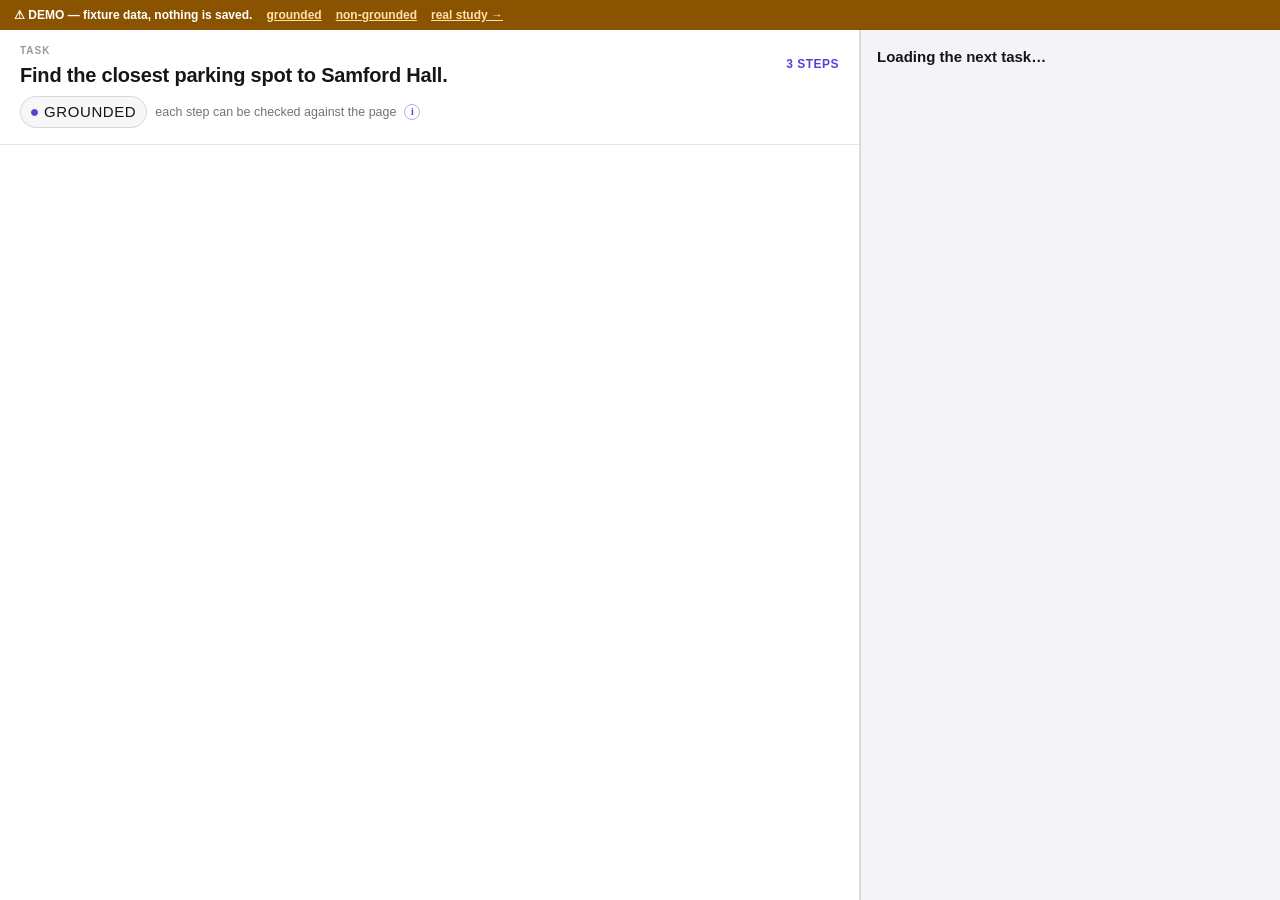
==== commit bb4efb4e: "Find V2: the Guide task, and a stimulus the player can actually render Commits the Find V2 build tha" ====
--- a/demo.html
+++ b/demo.html
@@ -34,7 +34,7 @@
     <span>⚠ DEMO — fixture data, nothing is saved.</span>
     <a href="?arm=grounding">grounded</a>
     <a href="?arm=nongrounding">non-grounded</a>
-    <a href="index.html">real study →</a>
+    <a href="find-v1.html">real study →</a>
   </div>
 
   <div class="task-shell">
--- a/styles/stimulus.css
+++ b/styles/stimulus.css
@@ -372,6 +372,10 @@
   z-index: 40;
   width: 460px;
   max-width: calc(100vw - 16px);
+  /* The last resort when a short window cannot hold the card at all: scroll inside it rather than
+     off the bottom of a fixed element, where the picture would be unreachable. */
+  max-height: calc(100vh - 16px);
+  overflow-y: auto;
   padding: 10px;
   background: #fff;
   border: 1px solid rgba(0, 0, 0, 0.14);
@@ -452,3 +456,23 @@
   font-size: 13px;
   color: rgba(0, 0, 0, 0.7);
 }
+
+/* Lists in an agent answer. An answer that was written as a numbered list has to READ as one —
+   collapsed into a paragraph, "1. … 2. … 3." becomes a wall of prose with digits in it, and the
+   participant is asked to judge a claim they now have to parse first. */
+.tv-answer ul,
+.tv-answer ol,
+.tv-trail-summary ul,
+.tv-trail-summary ol {
+  margin: 6px 0;
+  padding-left: 22px;
+  display: flex;
+  flex-direction: column;
+  gap: 4px;
+}
+
+.tv-answer li,
+.tv-trail-summary li { line-height: 1.55; }
+
+.tv-answer p { margin: 0 0 8px; }
+.tv-answer p:last-child { margin-bottom: 0; }
--- a/styles/site.css
+++ b/styles/site.css
@@ -118,6 +118,31 @@
 }
 .tv-condition-hint[hidden] { display: none; }
 
+/* The counterbalancing group, deliberately QUIETER than the condition above it. The condition
+   changes between tasks and is something the participant has to act on; the group is fixed for the
+   whole sitting and is there so a session can be identified — mostly by whoever is running it. Same
+   pill geometry so the two read as one row of metadata, but outline-only and in the muted ink, so
+   it never competes with the chip that carries meaning. */
+.tv-group {
+  display: flex;
+  align-items: baseline;
+  gap: 6px 8px;
+  margin-top: 6px;
+}
+.tv-group-badge {
+  border: 1px dashed var(--line);
+  border-radius: 999px;
+  padding: 2px 9px;
+  font: 700 10.5px/1.5 inherit;
+  letter-spacing: 0.05em;
+  text-transform: uppercase;
+  color: var(--muted);
+}
+.tv-group-note {
+  font-size: 12px;
+  color: var(--muted);
+}
+
 /* ── The question pane ───────────────────────────────────────────────────────── */
 .q-head {
   padding: 14px 16px;
@@ -137,9 +162,91 @@
   background: var(--card);
   border-bottom: 1px solid var(--line);
 }
+/* A TEST RUN IS OTHERWISE INDISTINGUISHABLE FROM A REAL ONE. Same tasks, same screens, same answers,
+   and saveStudyResult writes none of them on purpose — so the only thing standing between a
+   researcher and a whole rehearsal mistaken for data is this band. Amber, matching .q-sub.is-warn and
+   the .q-timer-chip.is-low chip: nothing has gone wrong, but nothing is being recorded either. */
+.q-progress.is-dry-run {
+  color: #8a5300;
+  background: #fff8e8;
+  border-bottom-color: rgba(214, 138, 0, 0.55);
+}
 
 .q-body { padding: 16px; }
 .q-loading { padding: 24px 16px; color: var(--muted); }
+
+.q-task-label {
+  font-size: 10.5px;
+  font-weight: 800;
+  letter-spacing: 0.08em;
+  text-transform: uppercase;
+  color: var(--muted);
+  margin-bottom: 7px;
+}
+
+/* The term that carries from one part of the question to the next.
+   Bold only. It briefly carried a purple underlay as well, on the theory that bold inside an
+   already-bold card would read as generic emphasis rather than "this exact phrase again" — but the
+   card's own tint is purple, so the underlay had almost no contrast against it and added noise
+   without adding the distinction it was there for. Weight alone does the job on this background. */
+.q-hinge {
+  font-weight: 800;
+  color: var(--ink);
+}
+
+/* A two-hop question, as two numbered steps. The two halves are answered from different places —
+   one from the prose, one from the picture it points at — and running them together as a paragraph
+   made finding the seam the participant's first job, on the clock. */
+/* THE STEPS ARE A CHAIN, AND THE CHAIN IS DRAWN.
+   A plain ordered list numbers the parts but says nothing about how they relate — three numbered
+   sentences read as three independent instructions you could tackle in any order, when in fact part
+   2 cannot be started until part 1 has produced something and part 3 needs both. The connector says
+   "this feeds the next one" before a word is read.
+
+   Same construction as the journey timeline in styles/stimulus.css: a numbered marker with a rule
+   running from it to the one below, and no rule under the last. Reusing the shape rather than
+   inventing a second kind of step list keeps one visual language across the two panes. */
+.q-task-parts {
+  margin: 0;
+  padding: 0;
+  list-style: none;
+  counter-reset: q-part;
+}
+.q-task-parts li {
+  position: relative;
+  counter-increment: q-part;
+  padding: 0 0 14px 30px;
+}
+.q-task-parts li:last-child { padding-bottom: 0; }
+
+/* The numbered marker. */
+.q-task-parts li::before {
+  content: counter(q-part);
+  position: absolute;
+  left: 0;
+  top: -1px;
+  width: 20px;
+  height: 20px;
+  border-radius: 999px;
+  background: var(--accent, #7857ff);
+  color: #fff;
+  font-size: 11.5px;
+  font-weight: 800;
+  line-height: 20px;
+  text-align: center;
+  z-index: 1;
+}
+
+/* The trail to the next step. Stops at the last one, because there is nothing after it to lead to. */
+.q-task-parts li:not(:last-child)::after {
+  content: "";
+  position: absolute;
+  left: 9px;
+  top: 22px;
+  bottom: 2px;
+  width: 2px;
+  background: rgba(120, 87, 255, 0.32);
+}
 
 .q-task-card {
   background: #efe9ff;
@@ -151,7 +258,8 @@
   position: relative;
 }
 
-/* One active phase timer. The label changes when the task moves from deciding to checking evidence. */
+/* One countdown for the whole task: 3:00 down to 00:00, then the overrun in red. A soft limit shown
+   this way paces the task without ever cutting an answer off — see window.TaskTimer. */
 .q-timers { position: absolute; top: -11px; right: 12px; display: flex; gap: 6px; }
 .q-timer-chip {
   display: inline-flex;
@@ -171,6 +279,22 @@
   font-variant-numeric: tabular-nums;   /* so the seconds do not shift the label as they tick */
 }
 
+/* Last 30 seconds: amber, still just information. */
+.q-timer-chip.is-low {
+  border-color: rgba(214, 138, 0, 0.55);
+  background: #fff8e8;
+}
+.q-timer-chip.is-low .q-timer { color: #a35c00; }
+.q-timer-chip.is-low .q-timer-label { color: #a35c00; }
+
+/* Past three minutes: red, counting the overrun up. Nothing is blocked. */
+.q-timer-chip.is-over {
+  border-color: rgba(198, 40, 40, 0.55);
+  background: #fdecec;
+}
+.q-timer-chip.is-over .q-timer { color: #b3261e; }
+.q-timer-chip.is-over .q-timer-label { color: #b3261e; }
+
 .q-card {
   background: var(--card);
   border: 1px solid var(--line);
@@ -224,6 +348,33 @@
 .q-opt-body { display: flex; flex-direction: column; gap: 2px; }
 .q-opt-name { font-weight: 700; }
 .q-opt-detail { font-size: 12px; color: var(--muted); }
+
+/* ── The opening lock on the verdict ──────────────────────────────────────────
+   Yes/No is one click away from the moment a task opens, and a participant in a hurry can answer
+   before the answer they are judging has rendered. The radios are disabled for the first ten
+   seconds; this says so, and says how much longer, because a control that is dead with no
+   explanation reads as a broken page and gets clicked harder. */
+.q-answer-lock {
+  margin: 0 0 8px;
+  color: var(--muted);
+}
+.q-answer-lock b {
+  color: var(--ink);
+  font-variant-numeric: tabular-nums;
+}
+.q-options.is-locked .q-opt {
+  opacity: 0.55;
+  cursor: default;
+  background: #f4f4f7;
+}
+.q-options.is-locked .q-opt:hover { border-color: var(--line); }
+
+/* The condition chip sits in the question pane in V2, directly under the task card, where it used
+   to sit under the goal in the left pane. Only the spacing differs. */
+.q-body > .tv-condition { margin: 0 0 12px; }
+/* Directly beneath it when both are drawn, so the pair is one block rather than two. */
+.q-body > .tv-condition + .tv-group { margin: -8px 0 12px; }
+.q-body > .tv-group { margin: 0 0 12px; }
 
 .q-post-body { display: flex; flex-direction: column; gap: 14px; }
 .q-post-section {
@@ -331,6 +482,72 @@
 .q-btn:hover { border-color: var(--accent); color: var(--accent-dark); }
 .q-btn-primary { background: var(--accent); border-color: var(--accent); color: #fff; }
 .q-btn-primary:hover { background: var(--accent-dark); border-color: var(--accent-dark); color: #fff; }
+/* An <a> that has to sit in a row of <button>s without looking like the odd one out. */
+.q-btn-link { display: inline-flex; align-items: center; justify-content: center; text-decoration: none; }
+
+/* ── The post-study survey, on the final screen ─────────────────────────────
+   Fills the left pane — the whole viewport height, edge to edge. The form is the last thing the
+   study asks for, and one scrolled through a letterbox is one people abandon halfway. The stage
+   carries no padding of its own: Google's form already draws its own margins, and a second set
+   inside a frame costs width the Likert rows need. */
+.q-survey-stage {
+  height: 100vh;
+  display: flex;
+  flex-direction: column;
+  background: #f5f5f7;
+}
+
+/* The instruction sits above the form, in the pane the participant is already looking at. Fixed
+   height by content, never scrolling away from it: the frame below takes whatever is left. */
+.q-survey-head {
+  flex: none;
+  padding: 18px 24px 14px;
+  background: #fff;
+  border-bottom: 1px solid var(--line);
+}
+
+.q-survey-title { margin: 0; font-size: 19px; font-weight: 800; }
+
+/* Loud on purpose: the frame under this banner is the live form, and a preview that looks exactly
+   like the real screen is one somebody fills in. */
+.q-survey-preview {
+  flex: none;
+  margin: 0;
+  padding: 9px 24px;
+  background: rgba(211, 47, 47, .10);
+  border-bottom: 1px solid rgba(211, 47, 47, .3);
+  color: var(--bad);
+  font-size: 13px;
+  font-weight: 700;
+}
+
+.q-survey-lead {
+  margin: 6px 0 0;
+  max-width: 70ch;
+  font-size: 14px;
+  line-height: 1.55;
+  color: var(--muted);
+}
+
+/* Sized to its text rather than stretched across the pane — .q-btn is flex:1 for a row of two in a
+   420px panel, which out here would be a button a thousand pixels wide. */
+.q-survey-open { flex: none; margin-top: 12px; padding: 10px 18px; }
+
+.q-survey {
+  display: block;
+  flex: 1;
+  width: 100%;
+  min-height: 0;
+  border: 0;
+  background: #f5f5f7;
+}
+
+/* Stacked layout: the panes are no longer side by side and 100vh would push the questionnaire a
+   whole screen below the text that introduces it. */
+@media (max-width: 900px) {
+  .q-survey-stage { height: auto; }
+  .q-survey { height: 150vh; flex: none; }
+}
 .admin-task-jump {
   display: grid;
   gap: 6px;
@@ -753,6 +970,306 @@
   margin-left: 6px;
 }
 .admin-row { display: flex; flex-wrap: wrap; gap: 6px; margin-bottom: 6px; }
+.admin-settings { display: flex; flex-direction: column; gap: 8px; margin: 10px 0 14px; }
+/* The two axes of the design, in the results table. Neutral fills on purpose — these are conditions,
+   not scores, and a green "correct" against a red "incorrect" would read as good vs bad when it means
+   "the answer shown was true" vs "the answer shown was false". */
+.v2-chip {
+  display: inline-block;
+  padding: 1px 8px;
+  border-radius: 999px;
+  border: 1px solid var(--line);
+  font-size: 11px;
+  font-weight: 700;
+  white-space: nowrap;
+}
+.v2-chip.is-correct { background: #eef3ff; border-color: #b9c9f2; color: #23407e; }
+.v2-chip.is-incorrect { background: #f7eef8; border-color: #dfc0e4; color: #6b2a72; }
+.v2-chip.is-grounded { background: #eef7f0; border-color: #b6d9be; color: #1f5c31; }
+.v2-chip.is-nongrounded { background: #f5f5f7; border-color: #d8d8de; color: #4a4a52; }
+/* The counterbalancing half. Two hues that read as "different", not as "better" — the group is an
+   assignment, and a dashboard where one group looks like the good one invites reading a difference
+   into a split that was made by a counter. */
+.v2-chip.is-group-a { background: #fdf4ec; border-color: #eccfb0; color: #7a4a17; }
+.v2-chip.is-group-b { background: #eef6fa; border-color: #b7d4e4; color: #1d4c66; }
+.admin-subtitle { margin: 22px 0 8px; font-size: 14px; font-weight: 800; }
+
+/* ── The reference panel (review mode) ───────────────────────────────────────
+   Every citation, how it currently resolves, and one click to re-link it. The tier chips are
+   deliberately not a red/green pass-fail: "By text" is not broken, it is merely weaker than "Exact",
+   and colouring it as a failure would send someone re-picking references that work. */
+.admin-links {
+  margin: 14px 0;
+  padding: 12px;
+  border: 1px solid var(--line);
+  border-radius: 10px;
+  background: var(--card);
+}
+.admin-link-list { margin: 10px 0; padding-left: 0; list-style: none; }
+.admin-link-row {
+  padding: 8px 0;
+  border-top: 1px solid var(--line);
+  display: flex;
+  flex-direction: column;
+  gap: 6px;
+}
+.admin-link-main { display: flex; gap: 8px; align-items: baseline; }
+.admin-link-n { font-weight: 800; color: var(--muted); flex: none; }
+.admin-link-quote { font-size: 13px; line-height: 1.45; }
+.admin-link-meta { display: flex; gap: 6px; align-items: center; flex-wrap: wrap; }
+.admin-link-tier {
+  display: inline-block;
+  padding: 1px 8px;
+  border-radius: 999px;
+  border: 1px solid var(--line);
+  font-size: 11px;
+  font-weight: 700;
+}
+.admin-link-tier.is-exact { background: #eef7f0; border-color: #b6d9be; color: #1f5c31; }
+.admin-link-tier.is-moved { background: #eef3ff; border-color: #b9c9f2; color: #23407e; }
+.admin-link-tier.is-text { background: #f5f5f7; border-color: #d8d8de; color: #4a4a52; }
+.admin-link-tier.is-search { background: #fff8e8; border-color: rgba(214,138,0,.55); color: #8a5300; }
+.admin-link-tier.is-none { background: #fdeeee; border-color: #e7bcbc; color: #8c2b2b; }
+.admin-link-pick.is-picking { background: var(--accent); border-color: var(--accent); color: #fff; }
+.admin-link-orphans {
+  margin: 8px 0 0;
+  padding: 9px 11px;
+  background: #fff8e8;
+  border-left: 2px solid rgba(214, 138, 0, .55);
+  border-radius: 0 8px 8px 0;
+  font-size: 12.5px;
+  color: #8a5300;
+}
+
+/* The variant preview, under the box it previews. It renders through the player's own renderer, so
+   what an author checks here is literally what a participant reads. */
+.v2-preview {
+  margin: 10px 0 4px;
+  border: 1px solid var(--line);
+  border-radius: 10px;
+  background: var(--card);
+  overflow: hidden;
+}
+.v2-preview-head {
+  display: flex;
+  align-items: center;
+  gap: 8px;
+  padding: 7px 12px;
+  border-bottom: 1px solid var(--line);
+  background: #fafafc;
+  font-size: 11.5px;
+  font-weight: 800;
+  color: var(--muted);
+  text-transform: uppercase;
+  letter-spacing: 0.04em;
+}
+.v2-preview-body { padding: 12px; font-size: 13.5px; line-height: 1.6; }
+.v2-preview-warn {
+  margin: 0;
+  padding: 10px 12px;
+  border-top: 1px solid rgba(214, 138, 0, 0.45);
+  background: #fff8e8;
+  color: #8a5300;
+  font-size: 12.5px;
+  line-height: 1.5;
+}
+.v2-preview-warn ul { margin: 6px 0 0; padding-left: 18px; }
+.v2-preview-warn code { background: rgba(0, 0, 0, 0.06); border-radius: 4px; padding: 0 4px; }
+
+/* The 2x2 study set. A zero is styled as a gap rather than left as a quiet 0: an empty cell means
+   the rotation for that group cannot deal that kind of run, which is a blocked condition, not a
+   small count. */
+.guide-board {
+  border-collapse: collapse;
+  margin: 10px 0 14px;
+  font-size: 12.5px;
+  background: var(--card);
+  border: 1px solid var(--line);
+  border-radius: 10px;
+  overflow: hidden;
+}
+.guide-board th,
+.guide-board td {
+  border: 1px solid var(--line);
+  padding: 8px 14px;
+  text-align: center;
+}
+.guide-board thead th { background: #fafafc; font-size: 11.5px; }
+.guide-board tbody th { text-align: left; font-size: 11.5px; white-space: nowrap; }
+.guide-board th span {
+  display: block;
+  font-weight: 600;
+  font-size: 10.5px;
+  color: var(--muted);
+}
+.guide-board td b { font-size: 17px; font-weight: 800; }
+.guide-board td.is-gap { background: #fdeeee; color: #8c2b2b; }
+.guide-board td.is-gap span { display: block; font-size: 10px; font-weight: 700; }
+.guide-board-total th,
+.guide-board-total td { background: #fafafc; color: var(--muted); }
+.guide-board-total td b { font-size: 14px; color: var(--ink); }
+
+.admin-guide-list { display: flex; flex-direction: column; gap: 10px; margin: 10px 0 14px; }
+.admin-guide-card {
+  border: 1px solid var(--line);
+  border-radius: 10px;
+  padding: 12px;
+  background: var(--card);
+}
+.admin-guide-head { display: flex; flex-direction: column; gap: 4px; margin-bottom: 8px; }
+.admin-guide-title { display: flex; align-items: center; gap: 8px; flex-wrap: wrap; }
+.admin-guide-rest { margin-top: 12px; }
+.admin-guide-rest .admin-guide-card { opacity: 0.82; }
+.admin-guide-card select,
+.admin-guide-card input[type="number"] { margin-left: 4px; }
+.admin-guide-trail {
+  margin: 8px 0;
+  padding: 10px 12px;
+  border-left: 2px solid rgba(120, 87, 255, 0.45);
+  background: rgba(120, 87, 255, 0.06);
+  border-radius: 0 8px 8px 0;
+}
+.admin-guide-summary { margin: 0 0 8px; font-size: 13px; line-height: 1.55; }
+.viz-grid {
+  display: grid;
+  grid-template-columns: repeat(auto-fit, minmax(320px, 1fr));
+  gap: 14px;
+  margin: 6px 0 16px;
+}
+.viz-fig { margin: 0; }
+.viz-fig-title {
+  font-size: 11.5px;
+  font-weight: 800;
+  color: var(--muted);
+  margin-bottom: 4px;
+}
+.viz-svg {
+  width: 100%;
+  height: auto;
+  display: block;
+  background: var(--card);
+  border: 1px solid var(--line);
+  border-radius: 10px;
+}
+.viz-empty {
+  padding: 22px 12px;
+  border: 1px dashed var(--line);
+  border-radius: 10px;
+  color: var(--muted);
+  font-size: 12.5px;
+  text-align: center;
+}
+.viz-legend {
+  display: flex;
+  gap: 14px;
+  align-items: center;
+  flex-wrap: wrap;
+  font-size: 12px;
+  color: var(--muted);
+  margin: 4px 0 10px;
+}
+.viz-legend i {
+  display: inline-block;
+  width: 11px;
+  height: 11px;
+  border-radius: 3px;
+  margin-right: 6px;
+  vertical-align: -1px;
+}
+.viz-legend-note { flex: 1 1 260px; }
+.viz-power {
+  border-left: 2px solid rgba(214, 138, 0, 0.55);
+  background: #fff8e8;
+  padding: 9px 12px;
+  border-radius: 0 8px 8px 0;
+  color: #8a5300;
+}
+.viz-blocked { color: var(--muted); font-style: italic; }
+
+.admin-inspect { font-size: 13px; }
+.admin-inspect-keyrow {
+  display: flex;
+  align-items: center;
+  gap: 8px;
+  flex-wrap: wrap;
+  padding-bottom: 10px;
+  margin-bottom: 4px;
+  border-bottom: 1px solid var(--line);
+}
+.admin-inspect-h {
+  margin: 14px 0 6px;
+  font-size: 11px;
+  font-weight: 800;
+  letter-spacing: 0.06em;
+  text-transform: uppercase;
+  color: var(--muted);
+  display: flex;
+  align-items: center;
+  gap: 7px;
+}
+.admin-inspect-h .q-sub { text-transform: none; letter-spacing: 0; font-weight: 600; }
+.admin-inspect-answer {
+  padding: 10px 12px;
+  background: var(--card);
+  border: 1px solid var(--line);
+  border-radius: 8px;
+  line-height: 1.6;
+}
+.admin-inspect-ms { padding: 3px 0 3px 4px; }
+.admin-evidence {
+  margin: 10px 0 4px;
+  border: 1px solid var(--line);
+  border-radius: 10px;
+  overflow: hidden;
+}
+.admin-evidence-head {
+  padding: 7px 12px;
+  background: #fafafc;
+  border-bottom: 1px solid var(--line);
+  font-size: 11px;
+  font-weight: 800;
+  letter-spacing: 0.05em;
+  text-transform: uppercase;
+  color: var(--muted);
+}
+.admin-evidence-row {
+  display: grid;
+  grid-template-columns: 34px 1fr;
+  gap: 8px;
+  padding: 9px 12px;
+  border-bottom: 1px solid var(--line);
+  font-size: 12.5px;
+  line-height: 1.5;
+}
+.admin-evidence-row:last-child { border-bottom: 0; }
+.admin-evidence-row.is-on { background: rgba(120, 87, 255, 0.10); }
+.admin-evidence-n { font-weight: 800; color: var(--accent-dark, #5b3fd6); }
+.admin-evidence-row .admin-chip { margin-top: 6px; }
+/* The 📎 chips are buttons in the inspector too, not decoration. */
+.admin-inspect-answer .find-ev { cursor: pointer; }
+.admin-journey-row.is-on {
+  background: rgba(120, 87, 255, 0.10);
+  border-radius: 8px;
+  outline: 2px solid rgba(120, 87, 255, 0.45);
+  outline-offset: 3px;
+}
+
+.admin-journey { display: flex; flex-direction: column; gap: 12px; margin-top: 10px; }
+.admin-journey-row { display: grid; grid-template-columns: 22px 1fr; gap: 8px; align-items: start; }
+.admin-journey-shot {
+  display: block;
+  max-width: 100%;
+  margin-top: 6px;
+  border: 1px solid var(--line);
+  border-radius: 8px;
+}
+.admin-setting small { font-size: 12px; color: var(--muted); line-height: 1.5; }
+.admin-setting code {
+  font-size: 11.5px;
+  background: rgba(0, 0, 0, 0.05);
+  border-radius: 4px;
+  padding: 0 3px;
+}
 .admin-chip {
   border: 1px solid var(--line);
   background: #fff;
@@ -764,6 +1281,75 @@
 }
 .admin-chip:hover { border-color: var(--accent); color: var(--accent-dark); }
 .admin-chip-on { background: var(--accent); border-color: var(--accent); color: #fff; }
+.admin-chip:disabled { opacity: .45; cursor: default; }
+
+/* ── The review queue, and which pool each task came from ──────────────────────
+   A held-out task looks exactly like a live one once the walkthrough starts, so the distinction is
+   carried by a tag rather than by colour alone — a reviewer checking wording on a task nobody was
+   ever dealt should not have to remember which list they picked. */
+.admin-review-note {
+  margin: 2px 0 10px;
+  font-size: 11.5px;
+  line-height: 1.5;
+  color: var(--muted);
+}
+
+.admin-review-empty {
+  margin: 4px 0 10px;
+  font-size: 12px;
+  color: var(--muted);
+}
+
+.admin-review-list {
+  list-style: none;
+  margin: 0 0 12px;
+  padding: 0;
+  max-height: 220px;
+  overflow-y: auto;
+  display: flex;
+  flex-direction: column;
+  gap: 3px;
+}
+
+.admin-review-list li {
+  display: flex;
+  align-items: baseline;
+  gap: 8px;
+  padding: 3px 6px;
+  border-radius: 6px;
+  font-size: 11.5px;
+}
+
+.admin-review-list li:nth-child(odd) { background: rgba(0, 0, 0, .025); }
+.admin-review-list code { font-weight: 700; }
+.admin-review-style { margin-left: auto; color: var(--muted); font-size: 10.5px; }
+
+.admin-pool-tag {
+  flex: none;
+  min-width: 62px;
+  text-align: center;
+  padding: 1px 5px;
+  border-radius: 4px;
+  background: rgba(0, 0, 0, .07);
+  color: var(--muted);
+  font-size: 9.5px;
+  font-weight: 800;
+  letter-spacing: .04em;
+}
+
+.admin-pool-tag.is-in { background: rgba(120, 87, 255, .12); color: var(--accent-dark); }
+
+/* Shown on the task screen itself, where there is no list to read the pool off. */
+.admin-held-out {
+  margin: 0 0 8px;
+  padding: 6px 9px;
+  border-radius: 7px;
+  background: rgba(0, 0, 0, .05);
+  border: 1px solid var(--line);
+  font-size: 11.5px;
+  line-height: 1.5;
+  color: var(--muted);
+}
 .admin-exit {
   display: block;
   margin: 10px auto 0;
@@ -869,6 +1455,19 @@
   letter-spacing: 0;
 }
 .viz-search { min-width: 0; }
+/* Its own row under the five selects: it excludes whole people rather than narrowing a slice,
+   so it should not read as a sixth dropdown. */
+.viz-complete-toggle {
+  grid-column: 1 / -1;
+  display: flex;
+  gap: 10px;
+  align-items: center;
+  flex-wrap: wrap;
+}
+.viz-complete-toggle span {
+  color: var(--muted);
+  font: 600 12px/1.3 inherit;
+}
 /* The verdict answers the research question in one line, and refuses to answer it at all
    while any cell is too thin to support the claim. */
 .viz-verdict {
@@ -1014,6 +1613,240 @@
   color: var(--muted);
   font-size: 12px;
 }
+
+/* ── Post-study Likert CSV figure ─────────────────────────────────────────── */
+.poststudy-card { overflow: hidden; }
+
+.poststudy-head {
+  display: flex;
+  flex-wrap: wrap;
+  align-items: flex-start;
+  justify-content: space-between;
+  gap: 10px 16px;
+  margin-bottom: 10px;
+}
+
+.poststudy-head h4 { margin-bottom: 4px; }
+
+.poststudy-meta {
+  flex: none;
+  color: var(--muted);
+  font: 800 11px/1.4 inherit;
+  letter-spacing: .04em;
+  text-transform: uppercase;
+}
+
+.poststudy-controls {
+  display: grid;
+  grid-template-columns: minmax(210px, 1fr) minmax(220px, 1fr) auto auto;
+  gap: 8px;
+  align-items: center;
+  margin-bottom: 10px;
+}
+
+@media (max-width: 860px) {
+  .poststudy-controls { grid-template-columns: 1fr; }
+}
+
+.poststudy-controls input[type="file"],
+.poststudy-controls input[type="text"] {
+  min-width: 0;
+  border: 1px solid var(--line);
+  border-radius: 8px;
+  background: #fff;
+  color: var(--ink);
+  padding: 8px 9px;
+  font: 600 12px/1.3 inherit;
+}
+
+.poststudy-controls .admin-chip {
+  min-height: 34px;
+  white-space: nowrap;
+}
+
+.poststudy-controls .admin-chip:disabled {
+  opacity: .45;
+  cursor: default;
+}
+
+.poststudy-chart {
+  overflow-x: auto;
+  padding-bottom: 2px;
+}
+
+.likert-svg {
+  min-width: 860px;
+  font-family: -apple-system, BlinkMacSystemFont, 'Segoe UI', Roboto, sans-serif;
+}
+
+.likert-panel-title {
+  font: 900 16px/1.2 -apple-system, BlinkMacSystemFont, 'Segoe UI', Roboto, sans-serif;
+}
+
+.likert-code {
+  font: 900 13px/1.2 -apple-system, BlinkMacSystemFont, 'Segoe UI', Roboto, sans-serif;
+  fill: rgba(0, 0, 0, .82);
+}
+
+.likert-agree {
+  font: 900 13px/1.2 -apple-system, BlinkMacSystemFont, 'Segoe UI', Roboto, sans-serif;
+  fill: #2e7d32;
+}
+
+.likert-axis,
+.likert-axis-label {
+  font: 800 12px/1.2 -apple-system, BlinkMacSystemFont, 'Segoe UI', Roboto, sans-serif;
+  fill: rgba(0, 0, 0, .78);
+}
+
+.likert-axis-label { font-size: 13px; }
+
+.likert-legend-title {
+  font: 900 12px/1.2 -apple-system, BlinkMacSystemFont, 'Segoe UI', Roboto, sans-serif;
+  fill: rgba(0, 0, 0, .82);
+}
+
+.likert-legend-num {
+  font: 900 12px/1 -apple-system, BlinkMacSystemFont, 'Segoe UI', Roboto, sans-serif;
+  fill: rgba(0, 0, 0, .82);
+}
+
+.poststudy-subhead {
+  display: flex;
+  align-items: center;
+  justify-content: space-between;
+  gap: 12px;
+  flex-wrap: wrap;
+  margin-top: 18px;
+  padding-top: 14px;
+  border-top: 1px solid rgba(0, 0, 0, .08);
+}
+
+.poststudy-subhead h5 {
+  margin: 0;
+  font-size: 14px;
+}
+
+.poststudy-controls-inline {
+  display: flex;
+  gap: 8px;
+  margin: 0;
+}
+
+.likert-stack-title {
+  font: 800 20px/1.2 -apple-system, BlinkMacSystemFont, 'Segoe UI', Roboto, sans-serif;
+  fill: #2f3439;
+}
+
+.likert-stack-subtitle {
+  font: 600 14px/1.2 -apple-system, BlinkMacSystemFont, 'Segoe UI', Roboto, sans-serif;
+  fill: rgba(0, 0, 0, .45);
+}
+
+.likert-stack-label {
+  font: 700 13px/1.2 -apple-system, BlinkMacSystemFont, 'Segoe UI', Roboto, sans-serif;
+  fill: rgba(0, 0, 0, .82);
+}
+
+.likert-question {
+  font: 800 13px/1.25 -apple-system, BlinkMacSystemFont, 'Segoe UI', Roboto, sans-serif;
+  fill: #050505;
+}
+
+/* Existing exported paper figures, shown in the dashboard for quick inspection and export. */
+.figure-preview-card { margin-top: 2px; }
+
+.figure-preview-grid {
+  display: grid;
+  grid-template-columns: 1fr;
+  gap: 10px;
+}
+
+.figure-preview {
+  border: 1px solid var(--line);
+  border-radius: 8px;
+  background: rgba(0, 0, 0, .018);
+  padding: 10px;
+  min-width: 0;
+}
+
+.figure-preview-head {
+  display: flex;
+  align-items: flex-start;
+  justify-content: space-between;
+  gap: 10px 16px;
+  flex-wrap: wrap;
+  margin-bottom: 8px;
+}
+
+.figure-preview-head b {
+  display: block;
+  font-size: 13px;
+  line-height: 1.3;
+}
+
+.figure-preview-head span {
+  display: block;
+  margin-top: 2px;
+  color: var(--muted);
+  font-size: 12px;
+  line-height: 1.4;
+}
+
+.figure-preview-actions {
+  display: flex;
+  flex-wrap: wrap;
+  gap: 6px;
+}
+
+.figure-preview-img {
+  overflow: auto;
+  border: 1px solid var(--line);
+  border-radius: 6px;
+  background: #fff;
+  padding: 8px;
+}
+
+.figure-preview-img img {
+  display: block;
+  max-width: 100%;
+  height: auto;
+}
+
+.figure-counts {
+  display: flex;
+  flex-wrap: wrap;
+  gap: 6px;
+  margin: 8px 0 10px;
+}
+
+.figure-counts span {
+  border: 1px solid var(--line);
+  border-radius: 999px;
+  background: #fff;
+  padding: 4px 9px;
+  color: var(--muted);
+  font: 700 11.5px/1.35 inherit;
+}
+
+.figure-counts b { color: var(--ink); }
+
+.figure-saved-details {
+  margin-top: 12px;
+  border-top: 1px solid var(--line);
+  padding-top: 10px;
+}
+
+.figure-saved-details > summary {
+  cursor: pointer;
+  color: var(--muted);
+  font: 800 12px/1.4 inherit;
+  letter-spacing: .04em;
+  text-transform: uppercase;
+  user-select: none;
+}
+
+.figure-saved-details[open] > summary { margin-bottom: 10px; }
 .viz-svg {
   display: block;
   width: 100%;
@@ -1268,6 +2101,12 @@
   color: #0f6b43;
   font-weight: 600;
 }
+/* The hint under the question, when a click could not be read. Amber rather than red: nothing has
+   gone wrong and nothing is lost, the click simply landed somewhere with no sentence in it. */
+.q-sub.is-warn {
+  color: #8a5300;
+  font-weight: 600;
+}
 .q-btn.is-picking {
   background: var(--accent);
   border-color: var(--accent);
@@ -1285,10 +2124,30 @@
   z-index: 2147483000;
   pointer-events: none;
   opacity: 0;
-  transition: opacity .18s ease;
-}
-
-.tut-layer.is-on { opacity: 1; }
+  /* VISIBILITY, NOT JUST OPACITY, and this one is a bug fix rather than a flourish. stopTour() ends
+     the walkthrough by removing `is-on`, which faded the layer to nothing but left it lying over the
+     whole viewport with the tip card inside it still `pointer-events: auto`. An invisible 330px card
+     then sat wherever it had last been dragged or anchored — very often over the follow-up panel,
+     because that is what the closing steps point at — and swallowed every click that landed on it.
+     The symptom was a participant unable to select "how confident are you", with the cursor turning
+     into a grab hand over the radio: that is the tip card, still there, still draggable, invisible.
+     The layer keeps its layout when hidden, so measuring the tip while the walkthrough is off still
+     returns real dimensions — which `display: none` would not. */
+  visibility: hidden;
+  /* The visibility flip is delayed by exactly the fade, rather than interpolated: transitioning a
+     discrete property is left to the browser's discretion, and this needs to be certain. */
+  transition: opacity .18s ease, visibility 0s linear .18s;
+}
+
+.tut-layer.is-on {
+  opacity: 1;
+  visibility: visible;
+  transition: opacity .18s ease, visibility 0s linear 0s;
+}
+
+/* Said again on the card itself, because the card is the only thing in here that takes clicks and
+   this is the failure worth being unable to reintroduce. */
+.tut-layer:not(.is-on) .tut-tip { pointer-events: none; }
 
 /* The dimmed backdrop, as an SVG mask so a step can cut more than one hole in it. A box-shadow can
    only cut one: a second element casting its own shadow re-dims the first hole, which is how the
@@ -1336,6 +2195,14 @@
   border-radius: 14px;
   box-shadow: 0 18px 48px rgba(20, 16, 60, 0.28);
   pointer-events: auto;
+  cursor: grab;
+  touch-action: none;
+}
+
+.tut-tip.is-dragging {
+  cursor: grabbing !important;
+  user-select: none;
+  box-shadow: 0 24px 64px rgba(20, 16, 60, 0.38);
 }
 
 .tut-tip-kicker {
@@ -1344,6 +2211,9 @@
   text-transform: uppercase;
   color: var(--accent);
   margin-bottom: 6px;
+  display: flex;
+  align-items: center;
+  gap: 6px;
 }
 
 .tut-tip-title { font: 800 16px/1.3 inherit; margin-bottom: 6px; }
@@ -1375,6 +2245,65 @@
 }
 
 .tut-tip-actions .tut-tip-next:hover { background: var(--accent-dark); border-color: var(--accent-dark); }
+
+/* The two ways of getting the walkthrough out of the way without ending it, on a row of their own:
+   they are neither the way forward nor the way out, and putting them beside Next on a 330px card
+   made four buttons of equal weight out of one that matters. */
+.tut-tip-tools {
+  display: flex;
+  gap: 8px;
+  margin-top: 12px;
+}
+
+.tut-tip-tools button {
+  flex: 1;
+  border: 1px dashed var(--line);
+  background: rgba(120, 87, 255, 0.05);
+  border-radius: 9px;
+  padding: 6px 8px;
+  font: 700 12px/1.2 inherit;
+  color: var(--muted);
+  cursor: pointer;
+}
+
+.tut-tip-tools button:hover {
+  border-color: var(--accent);
+  color: var(--accent-dark);
+}
+
+/* THE PEEK: the dim and the rings go, the card stays. Visibility rather than removal, so the mask
+   keeps being sized and the holes keep being cut — pressing the button again has to put the
+   spotlight back on this step instantly, without waiting for the next rAF tick to find the target.
+
+   `!important` on the ring because the tracking loop sets its opacity inline every frame — an
+   inline style wins over a plain class rule, and that loop keeps running during a peek. */
+.tut-layer.is-peek .tut-mask { opacity: 0; }
+.tut-layer.is-peek .tut-ring { opacity: 0 !important; }
+
+.tut-layer.is-peek .tut-tip { box-shadow: 0 18px 48px rgba(20, 16, 60, 0.42); }
+
+/* THE PAUSE: everything above is gone, and this is the way back to the step that was open. Sits
+   above the coachmark layer and clear of the walkthrough's own bar, which is centred at the
+   bottom. */
+.tut-resume {
+  position: fixed;
+  right: 16px;
+  bottom: 14px;
+  z-index: 2147483100;
+  display: flex;
+  align-items: center;
+  gap: 6px;
+  border: 1px solid var(--accent);
+  border-radius: 999px;
+  background: var(--accent);
+  color: #fff;
+  padding: 9px 15px;
+  font: 800 12.5px/1.2 inherit;
+  box-shadow: 0 10px 30px rgba(120, 87, 255, 0.35);
+  cursor: pointer;
+}
+
+.tut-resume:hover { background: var(--accent-dark); border-color: var(--accent-dark); }
 
 /* Deliberately the quietest thing on the card, and deliberately always there. */
 .tut-tip-actions .tut-tip-skip {
@@ -1413,6 +2342,61 @@
 
 .tut-list li { margin-bottom: 8px; }
 .tut-fine { font-size: 13px; color: var(--muted); margin: 0; }
+
+/* The two kinds of task, side by side on the walkthrough's welcome screen. Same shape as the card
+   that opens a real task — a labelled header strip over a body — but in the site's own light
+   palette rather than the panel's dark one. Both cards carry the accent: the kinds are different
+   work, not better and worse work, so neither is coloured as the good one. */
+.tut-kinds-lead {
+  margin: 0 0 10px;
+  font-size: 14.5px;
+  line-height: 1.6;
+  color: rgba(0, 0, 0, 0.75);
+}
+
+.tut-kinds {
+  display: grid;
+  grid-template-columns: repeat(2, minmax(0, 1fr));
+  gap: 12px;
+  margin: 0 0 20px;
+}
+
+/* Below the two-column point the cards are narrower than their own sentences. Stack them. */
+@media (max-width: 620px) {
+  .tut-kinds { grid-template-columns: 1fr; }
+}
+
+.tut-kind {
+  border: 1px solid var(--line);
+  border-radius: 12px;
+  background: var(--card);
+  overflow: hidden;
+}
+
+.tut-kind-head {
+  display: flex;
+  align-items: center;
+  gap: 7px;
+  padding: 9px 12px;
+  font: 800 11.5px/1.3 inherit;
+  letter-spacing: .07em;
+  text-transform: uppercase;
+  color: var(--accent-dark);
+  background: rgba(120, 87, 255, 0.09);
+  border-bottom: 1px solid rgba(120, 87, 255, 0.18);
+}
+
+.tut-kind-body {
+  padding: 11px 12px 12px;
+  font-size: 13px;
+  line-height: 1.55;
+  color: rgba(0, 0, 0, 0.75);
+}
+
+.tut-kind-body p { margin: 0 0 8px; }
+.tut-kind-body p:last-child { margin-bottom: 0; }
+.tut-kind-what { font-weight: 700; color: var(--ink); }
+.tut-kind-fine { font-size: 12.5px; color: var(--muted); }
 .tut-welcome-actions { flex-direction: column; }
 
 /* ── What we were looking for ────────────────────────────────────────────────── */
@@ -1561,6 +2545,54 @@
   color: var(--muted);
   text-decoration: underline;
 }
+
+/* ── The test-run bar ────────────────────────────────────────────────────────────
+   A run started as `test` looks exactly like a real one — that is the point of it — so the one
+   thing on screen that says otherwise has to be impossible to miss and impossible to mistake for
+   part of the study. Amber rather than the study's purple, bottom-LEFT so it clears the
+   walkthrough's own centred bar, and above the coachmark layer so it stays legible during it. */
+.dry-nav {
+  position: fixed;
+  left: 14px;
+  bottom: 14px;
+  z-index: 2147483100;
+  display: flex;
+  align-items: center;
+  gap: 8px;
+  padding: 6px 8px 6px 12px;
+  border: 1px solid rgba(176, 108, 0, 0.45);
+  border-radius: 999px;
+  background: #fff8e9;
+  box-shadow: 0 10px 30px rgba(20, 16, 60, 0.18);
+}
+
+.dry-nav-dot {
+  width: 8px;
+  height: 8px;
+  border-radius: 50%;
+  background: #d08700;
+}
+
+.dry-nav-label {
+  font: 800 11.5px/1.2 inherit;
+  letter-spacing: .04em;
+  text-transform: uppercase;
+  color: #8a5a00;
+}
+
+.dry-nav-btn {
+  border: 1px solid rgba(176, 108, 0, 0.35);
+  background: #fff;
+  border-radius: 999px;
+  width: 28px;
+  height: 26px;
+  font: 800 15px/1 inherit;
+  color: #8a5a00;
+  cursor: pointer;
+}
+
+.dry-nav-btn:hover:not(:disabled) { border-color: #d08700; background: #fff2d6; }
+.dry-nav-btn:disabled { opacity: .35; cursor: default; }
 
 /* ── Required, and what is still missing ─────────────────────────────────────────
    The asterisk sets the expectation before the button is pressed; the highlight answers the
@@ -1682,6 +2714,15 @@
   color: var(--muted);
 }
 
+/* Which figure the verdict rests on. Quiet, but above the stat row rather than inside it — it is a
+   caption for the headline, not a sixth number. */
+.viz-answer-basis {
+  margin: 0 0 8px;
+  font-size: 11.5px;
+  line-height: 1.5;
+  color: var(--muted);
+}
+
 .viz-answer-stats {
   display: flex;
   flex-wrap: wrap;
@@ -1700,6 +2741,436 @@
 }
 
 .viz-answer-stat b { font-size: 13px; }
+
+/* The Guide timing the study's exported figure uses: only trials whose verdict was correct. Kept in
+   a tinted inset so it cannot be confused with the all-answer outcome row immediately below it. */
+.viz-answer-correct-time {
+  margin: 8px 0 10px;
+  padding: 8px 10px 9px;
+  border: 1px solid rgba(94, 59, 214, .2);
+  border-radius: 9px;
+  background: rgba(94, 59, 214, .045);
+}
+
+.viz-answer-correct-time > p {
+  display: flex;
+  flex-wrap: wrap;
+  align-items: baseline;
+  gap: 3px 7px;
+  margin: 0 0 6px;
+}
+
+.viz-answer-correct-time > p strong {
+  font-size: 11px;
+  letter-spacing: .045em;
+  text-transform: uppercase;
+  color: var(--accent-dark);
+}
+
+.viz-answer-correct-time > p span,
+.viz-answer-all-label {
+  font-size: 10.5px;
+  color: var(--muted);
+}
+
+.viz-answer-correct-time .viz-answer-stats {
+  border-top: 0;
+  padding-top: 0;
+}
+
+.viz-answer-all-label {
+  margin: 0 0 4px;
+  font-weight: 800;
+  letter-spacing: .045em;
+  text-transform: uppercase;
+}
+
+/* ── Trajectory editor ─────────────────────────────────────────────────────── */
+.edit-head {
+  display: flex; flex-wrap: wrap; align-items: center; justify-content: space-between;
+  gap: 8px 16px; margin: 14px 0 4px;
+}
+
+.edit-live { display: flex; align-items: center; gap: 6px; font-size: 12.5px; color: var(--muted); }
+
+.edit-steps { margin: 10px 0 4px; padding: 0; list-style: none; display: flex; flex-direction: column; gap: 4px; }
+
+.edit-step {
+  display: flex; align-items: center; gap: 10px;
+  padding: 7px 10px; border: 1px solid var(--line); border-radius: 8px;
+}
+
+/* A step the ground truth blames, marked in form as well as colour. */
+.edit-step.is-blamed { border-color: var(--bad); background: rgba(190, 60, 50, .06); }
+
+.edit-step-n { min-width: 22px; font-weight: 700; font-variant-numeric: tabular-nums; color: var(--muted); }
+.edit-step-text { flex: 1; font-size: 13.5px; }
+
+.edit-step-flag {
+  margin-left: 8px; padding: 1px 6px; border-radius: 999px;
+  background: var(--bad); color: #fff; font-size: 10.5px; font-style: normal; font-weight: 700;
+  letter-spacing: .04em; text-transform: uppercase;
+}
+
+.edit-step-noshot { background: var(--muted); }
+
+/* The write-a-step form, sitting in the gap it will insert into. */
+.edit-slot { list-style: none; }
+
+.edit-new {
+  display: flex; flex-direction: column; gap: 8px;
+  margin: 4px 0; padding: 12px;
+  border: 1px dashed var(--accent); border-radius: 8px;
+  background: rgba(120, 87, 255, .04);
+}
+
+/* The screenshot this step already has, so "replace" is a choice made with both in view. */
+.edit-thumb {
+  display: block; max-width: 340px; width: 100%;
+  border: 1px solid var(--line); border-radius: 6px;
+}
+
+.edit-new-row { display: flex; flex-wrap: wrap; align-items: center; gap: 8px; }
+.edit-new-row input[type="file"] { flex: 1; min-width: 180px; font-size: 12.5px; }
+.edit-new-note { margin: 0; font-size: 11.5px; line-height: 1.5; color: var(--muted); }
+
+/* ── Answer + evidence editing ─────────────────────────────────────────────── */
+.edit-answer { min-height: 120px; font-family: var(--mono, ui-monospace, Menlo, monospace); font-size: 13px; line-height: 1.6; }
+.edit-answer-count { font-size: 12px; color: var(--muted); }
+
+.edit-preview {
+  padding: 12px 14px; margin-bottom: 12px;
+  border: 1px solid var(--line); border-radius: 8px; background: var(--card, #fff);
+  font-size: 14px; line-height: 1.65;
+}
+
+/* The preview's chip mirrors the stimulus chip, so the numbering is checked against what ships. */
+.edit-preview .tv-chip {
+  display: inline-flex; align-items: center; justify-content: center;
+  min-width: 20px; height: 20px; margin: 0 2px; padding: 0 5px; vertical-align: 1px;
+  background: rgba(120, 87, 255, .12); border: 1px solid rgba(120, 87, 255, .35);
+  border-radius: 6px; color: #4a2fc0; font: 700 11px/1 inherit;
+}
+
+.edit-ev-list { display: flex; flex-direction: column; gap: 10px; margin-bottom: 12px; }
+
+.edit-ev {
+  display: flex; flex-direction: column; gap: 7px;
+  padding: 10px 12px; border: 1px solid var(--line); border-radius: 8px;
+}
+
+.edit-ev-head { display: flex; flex-wrap: wrap; align-items: center; gap: 8px; }
+.edit-ev-head code { font-size: 12.5px; font-weight: 700; }
+.edit-ev-head .edit-ev-del { margin-left: auto; }
+
+.edit-ev-flag {
+  padding: 1px 7px; border-radius: 999px; font-size: 10.5px; font-weight: 700;
+  letter-spacing: .04em; text-transform: uppercase;
+  background: rgba(22, 143, 90, .14); color: var(--ok);
+}
+
+.edit-ev-flag.is-unused { background: rgba(190, 60, 50, .12); color: var(--bad); }
+.edit-ev-step { font-size: 11.5px; color: var(--muted); }
+
+.edit-reset-panel {
+  display: flex; flex-direction: column; gap: 8px;
+  margin-top: 10px; padding: 12px;
+  border: 1px dashed var(--bad); border-radius: 8px;
+  background: rgba(190, 60, 50, .04);
+}
+
+.edit-errors { display: flex; flex-direction: column; gap: 6px; margin-bottom: 12px; }
+.edit-error-row { display: flex; align-items: center; gap: 8px; font-size: 13px; }
+.edit-error-row span { flex: 1; }
+.edit-error-steps { max-width: 150px; }
+
+.edit-problem {
+  margin: 10px 0 0; padding: 8px 10px; border-radius: 8px;
+  background: rgba(190, 60, 50, .08); color: var(--bad); font-size: 12.5px; line-height: 1.5;
+}
+
+/* ── Find task editor ───────────────────────────────────────────────────────
+   Shares the trajectory editor's furniture (.edit-head, .edit-live, .edit-problem); these are the
+   three things it has that the Guide half does not. */
+.findtask-style {
+  font: 700 10.5px/1.2 inherit;
+  letter-spacing: .04em;
+  text-transform: uppercase;
+  color: var(--muted);
+  padding: 2px 6px;
+  border: 1px solid var(--line);
+  border-radius: 999px;
+}
+
+/* The key, laid out as a key: the correct option is marked, not left to be inferred from position. */
+.findtask-options {
+  margin: 6px 0 0;
+  padding-left: 20px;
+  font-size: 12.5px;
+  line-height: 1.55;
+}
+
+.findtask-options .is-correct { color: var(--accent-dark); }
+
+.findtask-warn { color: var(--bad); font-weight: 600; }
+
+.findtask-section { margin: 26px 0 0; padding-top: 16px; border-top: 2px solid var(--line); }
+
+/* One box per arm, because the two answers are read against each other: the study compares
+   grounding, and a difference in the claims themselves would be the confound it cannot detect. */
+.findtask-arm {
+  margin: 12px 0 0;
+  padding: 12px 14px;
+  border: 1px solid var(--line);
+  border-radius: 10px;
+  background: #fff;
+}
+
+.findtask-arm-head {
+  display: flex; flex-wrap: wrap; align-items: baseline; gap: 6px 10px;
+  margin-bottom: 4px;
+}
+
+.findtask-arm-note, .findtask-arm-n { font-size: 12px; color: var(--muted); }
+.findtask-arm-n { margin-left: auto; font-variant-numeric: tabular-nums; }
+
+.findtask-cites { margin: 6px 0 0; padding-left: 20px; }
+.findtask-cites li { margin-bottom: 8px; }
+
+.findtask-cite-head { display: flex; flex-wrap: wrap; align-items: center; gap: 8px; }
+
+/* "Anchored" and "found by searching the page" are not the same reliability, and the difference is
+   invisible in the answer text — so it is said on every citation rather than explained once. */
+.findtask-cite-flag {
+  font: 700 10.5px/1.2 inherit;
+  letter-spacing: .04em;
+  text-transform: uppercase;
+  color: var(--accent-dark);
+}
+
+.findtask-cite-flag.is-loose { color: var(--bad); }
+
+.findtask-cite-q {
+  margin-top: 2px;
+  font-size: 12.5px;
+  line-height: 1.5;
+  color: var(--muted);
+}
+
+.findtask-ev { margin-bottom: 10px; }
+
+/* ── Find V2 ────────────────────────────────────────────────────────────────
+   Separate study, shared visual language. The editor is wider than the
+   participant card because a claim, its answer key, and its snapshot metadata
+   need to be reviewable together. */
+.find-v2-body {
+  background:
+    radial-gradient(900px 420px at 50% -180px, rgba(22, 143, 90, 0.15), transparent 70%),
+    var(--panel-bg);
+}
+
+.find-v2-body .welcome-eyebrow { color: #0f6b43; }
+.find-v2-back { margin-top: 20px; text-decoration: none; }
+.find-v2-back + .admin-door { margin-top: 8px; }
+
+.find-v2-editor-picker {
+  display: grid;
+  grid-template-columns: minmax(0, 1fr) auto;
+  gap: 8px;
+  align-items: end;
+}
+.find-v2-editor-picker .welcome-label { grid-column: 1 / -1; margin-bottom: -2px; }
+.find-v2-editor-picker .admin-chip { min-height: 42px; }
+
+.find-v2-edit-head { padding-bottom: 10px; border-bottom: 1px solid var(--line); }
+.find-v2-truth-badge {
+  display: inline-flex;
+  margin-left: 8px;
+  padding: 2px 8px;
+  border-radius: 999px;
+  font: 800 10.5px/1.5 inherit;
+  letter-spacing: .035em;
+  text-transform: uppercase;
+}
+.find-v2-truth-badge.is-correct { color: #0f6b43; background: rgba(22, 143, 90, .12); }
+.find-v2-truth-badge.is-incorrect { color: var(--bad); background: rgba(190, 60, 50, .11); }
+
+.find-v2-form-grid {
+  display: grid;
+  grid-template-columns: repeat(2, minmax(0, 1fr));
+  gap: 0 12px;
+}
+.find-v2-form-grid label { min-width: 0; }
+
+.find-v2-verdict-key {
+  border: 1px solid var(--line);
+  border-radius: 10px;
+  padding: 8px 10px 10px;
+  margin: 16px 0;
+  display: grid;
+  grid-template-columns: repeat(2, minmax(0, 1fr));
+  gap: 8px;
+}
+.find-v2-verdict-key legend { padding: 0 5px; margin: 0; }
+.find-v2-verdict-key .q-opt { align-items: flex-start; }
+.find-v2-verdict-key .q-opt span { display: flex; flex-direction: column; gap: 2px; }
+.find-v2-verdict-key small,
+.q-opt-body small { display: block; color: var(--muted); font-size: 11.5px; font-weight: 500; }
+
+.find-v2-answer-editor,
+.v2-json { font-family: var(--mono, ui-monospace, SFMono-Regular, Menlo, monospace); line-height: 1.55; }
+
+.find-v2-page-upload {
+  display: flex;
+  flex-wrap: wrap;
+  align-items: center;
+  gap: 8px 12px;
+  margin: 16px 0 8px;
+  padding: 12px;
+  border: 1px dashed var(--accent);
+  border-radius: 10px;
+  background: rgba(120, 87, 255, .035);
+}
+.find-v2-page-upload .welcome-label { width: 100%; margin: 0; }
+.find-v2-page-upload input { flex: 1; min-width: 220px; }
+.find-v2-page-upload span { color: var(--muted); font-size: 12px; }
+.find-v2-advanced { margin: 16px 0; }
+
+/* The four authored answers. The tab strip doubles as the authoring checklist:
+   a hollow dot is a cell that has not been written, and a live claim cannot be
+   saved while one of the cells it can be dealt is still hollow. */
+.find-v2-variant-tabs {
+  display: flex;
+  flex-wrap: wrap;
+  gap: 6px;
+  margin: 16px 0 0;
+  padding-bottom: 10px;
+  border-bottom: 1px solid var(--line);
+}
+.find-v2-variant-tabs .admin-tab.is-blank {
+  color: var(--muted);
+  border-style: dashed;
+}
+.find-v2-variant-tabs .admin-tab.admin-tab-on.is-blank { color: inherit; }
+.find-v2-variant-panes { padding-top: 4px; }
+.find-v2-variant-pane .viz-note { margin-top: 10px; }
+.find-v2-variant-pane .find-v2-advanced { margin: 10px 0 4px; }
+
+.find-v2-result-summary {
+  display: grid;
+  grid-template-columns: repeat(4, minmax(0, 1fr));
+  gap: 8px;
+  margin: 12px 0;
+}
+.find-v2-result-summary > div {
+  padding: 12px;
+  border: 1px solid var(--line);
+  border-radius: 10px;
+  background: rgba(120, 87, 255, .035);
+  display: flex;
+  flex-direction: column;
+  gap: 2px;
+}
+.find-v2-result-summary b { font-size: 21px; }
+.find-v2-result-summary span { color: var(--muted); font-size: 11.5px; }
+.find-v2-results-table .is-good { color: #0f6b43; font-weight: 800; }
+.find-v2-results-table .is-bad { color: var(--bad); font-weight: 800; }
+
+.find-v2-finish { justify-content: center; padding: 32px; }
+.find-v2-finish .q-survey-head { border: 1px solid var(--line); border-radius: 14px 14px 0 0; }
+.find-v2-finish .tv-done { border-radius: 0 0 14px 14px; }
+
+@media (max-width: 720px) {
+  .find-v2-form-grid,
+  .find-v2-verdict-key,
+  .find-v2-result-summary { grid-template-columns: 1fr; }
+  .find-v2-editor-picker { grid-template-columns: 1fr; }
+}
+
+/* Provenance for the whole pane: what was read, and when. */
+.viz-freshness {
+  display: flex;
+  flex-wrap: wrap;
+  align-items: center;
+  justify-content: space-between;
+  gap: 10px 16px;
+  margin-bottom: 14px;
+  padding: 9px 12px;
+  border: 1px solid var(--line);
+  border-radius: 8px;
+  font-size: 12.5px;
+  color: var(--muted);
+  font-variant-numeric: tabular-nums;
+}
+
+/* The count behind a rate. Quieter than the rate it qualifies — it is evidence for that number,
+   not a number of its own. */
+.viz-answer-stat small {
+  font-size: 10.5px;
+  line-height: 1.3;
+  color: var(--muted);
+  font-variant-numeric: tabular-nums;
+  /* Baseline-aligned row rather than a run of text: the label, the two values and the arrow between
+     them are four separate things, and flow layout let the range dashes and the arrow blur into one
+     another. */
+  display: flex;
+  align-items: baseline;
+  gap: 3px;
+}
+
+/* A fixed label column so the numbers on the two or three footnotes of one stat line up under each
+   other — "wrong" and "95% CI" are different lengths, and ragged starts made the pairs look like
+   different kinds of quantity. */
+.viz-foot-label {
+  flex: none;
+  min-width: 42px;
+  font-size: 9.5px;
+  font-weight: 700;
+  letter-spacing: .03em;
+  text-transform: uppercase;
+  color: var(--muted);
+}
+
+/* The arms keep their ink down here, which is what lets the punctuation go: the reader tells the
+   two ranges apart by colour, exactly as they do for the values above, instead of by counting
+   dashes. Specificity has to beat `.viz-answer-stat span`, which would otherwise grey both. */
+.viz-answer-stat small .viz-v-ng,
+.viz-answer-stat small .viz-v-g {
+  font-size: 10.5px;
+  font-weight: 700;
+  letter-spacing: 0;
+  text-transform: none;
+}
+
+.viz-answer-stat small .viz-v-ng { color: var(--muted); }
+.viz-answer-stat small .viz-v-g { color: var(--accent-dark); }
+.viz-answer-stat small .viz-v-arrow { font-size: 10px; }
+
+/* The significance verdict, said in a word rather than left as a number to be interpreted. Green
+   and grey rather than green and red: "not significant" is not a failure, it is the honest reading
+   of a cell this size, and colouring it as an error would push a reader to hunt for a subgroup
+   where the red goes away. */
+.viz-answer-stat small .viz-sig {
+  font-size: 10.5px;
+  font-weight: 800;
+  letter-spacing: 0;
+  text-transform: none;
+  border-radius: 999px;
+  padding: 0 6px;
+  white-space: nowrap;
+}
+.viz-answer-stat small .viz-sig.is-sig { color: #14663d; background: rgba(20, 150, 90, 0.14); }
+.viz-answer-stat small .viz-sig.is-ns { color: var(--muted); background: rgba(120, 120, 140, 0.12); }
+
+/* Which test and which threshold, kept off the verdict itself so the eye lands on the word first. */
+.viz-answer-stat small .viz-sig-note {
+  font-size: 9.5px;
+  font-weight: 600;
+  letter-spacing: 0;
+  text-transform: none;
+  color: var(--muted);
+  white-space: nowrap;
+}
 
 .viz-answer-thin {
   margin: 10px 0 0;
@@ -1791,3 +3262,419 @@
   line-height: 1.5;
   color: var(--muted);
 }
+
+/* The editor preview renders through the same module as the stimulus, so it needs the same list
+   treatment or the preview would lie about spacing. */
+.edit-preview ul,
+.edit-preview ol { margin: 6px 0; padding-left: 22px; display: flex; flex-direction: column; gap: 4px; }
+.edit-preview li { line-height: 1.55; }
+.edit-preview p { margin: 0 0 8px; }
+.edit-preview p:last-child { margin-bottom: 0; }
+
+/* The localization split. Indented under the number it takes apart rather than ruled off from it:
+   these are not a further measure, they are the same one seen in halves, and a dashed rule would
+   read as "and now something else". */
+.viz-answer-split {
+  margin-top: 2px;
+  border-top: 0;
+  padding-top: 4px;
+  padding-left: 10px;
+  border-left: 2px solid var(--line);
+}
+
+.viz-answer-split .viz-answer-stat span { font-size: 10px; }
+
+/* The behavioural row, separated from the outcome measures above it — these describe HOW the task
+   was worked, not how well, and reading them as a second kind of score would be a mistake. */
+.viz-answer-behaviour {
+  margin-top: 8px;
+  border-top-style: dashed;
+}
+
+/* What they SAID, kept visually apart from what they did: same grid, dotted rule above it. */
+.viz-answer-selfreport {
+  margin-top: 8px;
+  border-top-style: dotted;
+}
+
+/* The helper-run jobs report here rather than in an alert: both take seconds, and the sentence
+   about WHICH tasks a figure was built from is the part worth keeping on screen. */
+.viz-job-status {
+  width: 100%;
+  max-width: 340px;
+  margin-top: 6px;
+  text-align: left;
+  padding: 7px 10px;
+  border-radius: 8px;
+  background: rgba(120, 87, 255, .08);
+  color: var(--ink);
+  font-size: 11.5px;
+  line-height: 1.5;
+  white-space: pre-line;
+}
+
+.viz-job-status.is-bad { background: rgba(211, 47, 47, .1); color: var(--bad); font-weight: 600; }
+
+/* What the grounded arm was handed. Sits with the question rather than in the stats grid: it is a
+   property of the MATERIAL, not a measurement of anybody, and a reader who takes it for an outcome
+   would read the card's whole finding backwards. */
+.viz-answer-refs {
+  margin: 6px 0 0;
+  font-size: 11.5px;
+  line-height: 1.5;
+  color: var(--muted);
+}
+
+.viz-answer-refs b { color: var(--ink); font-variant-numeric: tabular-nums; }
+
+/* ── Per-card task selection ───────────────────────────────────────────────── */
+.viz-answer-filtered {
+  margin: 0 0 8px;
+  padding: 7px 10px;
+  border-radius: 8px;
+  background: rgba(234, 179, 8, .12);
+  font-size: 12px;
+  line-height: 1.5;
+  color: rgba(0, 0, 0, .72);
+}
+
+.viz-task-reset {
+  border: 0; background: none; padding: 0; margin-left: 4px;
+  font: inherit; font-weight: 700; color: var(--accent-dark);
+  text-decoration: underline; cursor: pointer;
+}
+
+.viz-task-picker { margin: 0 0 10px; }
+
+.viz-task-picker > summary {
+  cursor: pointer;
+  font-size: 11.5px;
+  font-weight: 700;
+  letter-spacing: .03em;
+  color: var(--muted);
+}
+
+.viz-task-picker[open] > summary { margin-bottom: 6px; }
+
+.viz-task-list { display: flex; flex-direction: column; gap: 3px; }
+
+.viz-task-row {
+  display: grid;
+  grid-template-columns: auto auto 1fr;
+  align-items: center;
+  gap: 4px 8px;
+  padding: 4px 6px;
+  border-radius: 6px;
+  font-size: 12px;
+  cursor: pointer;
+}
+
+.viz-task-row:hover { background: rgba(120, 87, 255, .06); }
+.viz-task-row code { font-size: 11.5px; font-weight: 700; }
+.viz-task-row input { accent-color: var(--accent); }
+
+.viz-task-n {
+  font-size: 11px;
+  color: var(--muted);
+  font-variant-numeric: tabular-nums;
+  white-space: nowrap;
+}
+
+/* The question wraps onto its own row rather than truncating mid-word in a narrow card. */
+.viz-task-q {
+  grid-column: 2 / -1;
+  font-size: 11.5px;
+  color: var(--muted);
+  line-height: 1.4;
+}
+
+/* ── The trials behind the averages ────────────────────────────────────────────
+   Collapsed by default and set quieter than the stats above it: this is what you open when a number
+   looks wrong, not something to read past on the way to one. The two arms sit side by side in the
+   same order and the same colours as every pair on the card, because a reader who loses track of
+   which column is which inverts the finding here exactly as they would up there. */
+/* THE SITTINGS BEHIND THE HEADER'S COUNTS, one line each. It sits above the trial drill-down and
+   is styled as its quieter sibling: the same summary, but rows that are one line rather than a
+   card, because the question here is "who is in this cell" and not "what did they do". A paired
+   sitting is tinted so the both-arms count in the note above can be scanned rather than trusted. */
+.viz-sessions { margin: 12px 0 0; border-top: 1px solid var(--line); padding-top: 8px; }
+
+.viz-sessions > summary {
+  cursor: pointer;
+  font-size: 11.5px;
+  font-weight: 700;
+  letter-spacing: .03em;
+  color: var(--muted);
+}
+
+.viz-sessions[open] > summary { margin-bottom: 8px; }
+
+.viz-session-note { margin: 0 0 8px; font-size: 11px; line-height: 1.5; color: var(--muted); }
+.viz-session-note code { font-size: 10.5px; }
+
+.viz-session-list {
+  list-style: none;
+  margin: 0;
+  padding: 0;
+  display: flex;
+  flex-direction: column;
+  gap: 3px;
+  max-height: 320px;
+  overflow-y: auto;
+}
+
+.viz-session {
+  display: flex;
+  flex-wrap: wrap;
+  align-items: baseline;
+  gap: 3px 8px;
+  padding: 4px 7px;
+  border: 1px solid var(--line);
+  border-radius: 6px;
+  font-size: 11px;
+  line-height: 1.4;
+}
+
+/* Green for a sitting that worked both arms — the rows the paired comparison actually rests on. */
+.viz-session.is-paired { background: rgba(0, 99, 0, .05); border-color: rgba(0, 99, 0, .18); }
+
+.viz-session-id { font-size: 10.5px; font-weight: 700; }
+.viz-session-pid { font-size: 10.5px; color: var(--muted); }
+.viz-session-arms { font-variant-numeric: tabular-nums; }
+.viz-session-badge { font-size: 10.5px; color: var(--muted); }
+.viz-session-tasks { margin-left: auto; font-size: 10.5px; color: var(--muted); text-align: right; }
+
+.viz-trials { margin: 12px 0 0; border-top: 1px solid var(--line); padding-top: 8px; }
+
+.viz-trials > summary {
+  cursor: pointer;
+  font-size: 11.5px;
+  font-weight: 700;
+  letter-spacing: .03em;
+  color: var(--muted);
+}
+
+.viz-trials[open] > summary { margin-bottom: 8px; }
+
+/* The one line that turns "this task scores 0" from a fact about people into a question about the
+   annotation. Loud on purpose — it is a claim that the data may be wrong. */
+.viz-trial-warn {
+  margin: 0 0 10px;
+  padding: 7px 9px;
+  border-radius: 7px;
+  background: rgba(165, 32, 32, .07);
+  border: 1px solid rgba(165, 32, 32, .2);
+  font-size: 11.5px;
+  line-height: 1.5;
+  color: var(--bad);
+}
+
+.viz-trial-warn code { font-weight: 700; }
+.viz-trial-warn span { font-style: italic; }
+
+.viz-trial-arms { display: grid; grid-template-columns: 1fr 1fr; gap: 12px; }
+
+@media (max-width: 900px) {
+  .viz-trial-arms { grid-template-columns: 1fr; }
+}
+
+.viz-trial-arm h5 {
+  margin: 0 0 6px;
+  font-size: 11px;
+  letter-spacing: .04em;
+  text-transform: uppercase;
+}
+
+.viz-trial-arm h5 span { font-weight: 500; color: var(--muted); text-transform: none; letter-spacing: 0; }
+
+.viz-trial-list { list-style: none; margin: 0; padding: 0; display: flex; flex-direction: column; gap: 6px; }
+
+.viz-trial {
+  border: 1px solid var(--line);
+  border-radius: 7px;
+  padding: 6px 8px;
+  font-size: 11.5px;
+  line-height: 1.45;
+}
+
+.viz-trial-head {
+  display: flex;
+  flex-wrap: wrap;
+  align-items: baseline;
+  gap: 4px 8px;
+  margin-bottom: 4px;
+}
+
+.viz-trial-head code { font-size: 10.5px; font-weight: 700; }
+.viz-trial-task { color: var(--accent-dark); }
+.viz-trial-time { margin-left: auto; font-size: 10.5px; color: var(--muted); font-variant-numeric: tabular-nums; }
+
+/* "key?" beside a task id, not a whole banner per row — the explanation is at the top of the block
+   and repeating it on twenty rows would drown the picks it is asking you to compare. */
+.viz-trial-flag {
+  margin-left: 4px;
+  padding: 0 4px;
+  border-radius: 4px;
+  background: rgba(165, 32, 32, .1);
+  color: var(--bad);
+  font-size: 9.5px;
+  font-weight: 800;
+  letter-spacing: .04em;
+}
+
+.viz-trial-answer, .viz-trial-verdict {
+  font-size: 10px;
+  font-weight: 800;
+  letter-spacing: .05em;
+  text-transform: uppercase;
+}
+
+.viz-trial-hit > .viz-trial-verdict, .viz-trial-answer.viz-trial-hit { color: var(--ok); }
+.viz-trial-miss > .viz-trial-verdict, .viz-trial-answer.viz-trial-miss { color: var(--bad); }
+.viz-trial-none > .viz-trial-verdict, .viz-trial-answer.viz-trial-none { color: var(--muted); }
+
+.viz-trial-chose, .viz-trial-hop { margin-top: 4px; }
+
+.viz-trial-chose > span, .viz-trial-hop-tag, .viz-trial-key > span {
+  font-size: 10px;
+  font-weight: 700;
+  letter-spacing: .04em;
+  text-transform: uppercase;
+  color: var(--muted);
+  margin-right: 4px;
+}
+
+/* A miss is marked by a rule down its left edge as well as by the word, so a scan for "which of
+   these went wrong" does not depend on reading twenty small labels. */
+.viz-trial-hop { padding-left: 7px; border-left: 2px solid var(--line); }
+.viz-trial-hop.viz-trial-miss { border-left-color: rgba(165, 32, 32, .45); }
+.viz-trial-hop.viz-trial-hit { border-left-color: rgba(15, 107, 67, .35); }
+
+.viz-trial-pick { display: block; color: inherit; }
+
+/* The accepted span, printed only where the pick missed it. Indented under the pick so the two read
+   as a comparison rather than as two more facts about the trial. */
+.viz-trial-key {
+  margin-top: 3px;
+  padding-left: 8px;
+  border-left: 1px dashed var(--line);
+  color: var(--muted);
+}
+
+.viz-trial-key q { display: block; }
+.viz-trial-said { margin-top: 4px; font-size: 10.5px; color: var(--muted); }
+.viz-trial-more { margin: 6px 0 0; font-size: 10.5px; color: var(--muted); }
+
+.viz-trial-toggle {
+  margin-top: 10px;
+  border: 0; background: none; padding: 0;
+  font: inherit; font-size: 11.5px; font-weight: 700;
+  color: var(--accent-dark);
+  text-decoration: underline;
+  cursor: pointer;
+}
+
+/* ── Which side of a pair is which ─────────────────────────────────────────────
+   "14.5 → 11.6" carries no clue about the order, and a reader who guesses wrong inverts every
+   finding on the card. Told apart three ways — position, weight and colour — so it survives being
+   skimmed, printed in greyscale, or read by someone who cannot separate the two hues. */
+.viz-answer-legend {
+  margin: 0 0 6px;
+  font-size: 11px;
+  letter-spacing: .01em;
+  color: var(--muted);
+}
+
+.viz-v-ng {
+  color: var(--muted);
+  font-weight: 500;
+}
+
+.viz-v-g {
+  color: var(--accent-dark);
+  font-weight: 800;
+}
+
+.viz-v-arrow {
+  color: rgba(0, 0, 0, .3);
+  font-weight: 500;
+  padding: 0 1px;
+}
+
+/* In the legend the two words carry the same treatment as the numbers they describe, so the key
+   and the data are visibly the same thing rather than two lists to hold in your head. */
+.viz-answer-legend .viz-v-ng,
+.viz-answer-legend .viz-v-g { font-size: 11px; }
+
+/* ── Breakdown summary ──────────────────────────────────────────────────────
+   Four lines meant to be read as prose and pasted into a writeup, so they are set as sentences
+   rather than as a grid: the same numbers as the cards above, in the shape a paragraph wants. */
+.viz-breakdown { margin: 18px 0 0; }
+
+.viz-breakdown-head {
+  display: flex; flex-wrap: wrap; align-items: baseline; justify-content: space-between;
+  gap: 8px 16px;
+}
+
+.viz-breakdown-head h4 { margin: 0; }
+
+.viz-breakdown-modes { display: flex; gap: 6px; }
+
+.viz-breakdown-basis {
+  margin: 6px 0 10px;
+  font-size: 11.5px;
+  line-height: 1.5;
+  color: var(--muted);
+}
+
+.viz-breakdown-list {
+  margin: 0;
+  padding: 0;
+  list-style: none;
+  display: flex;
+  flex-direction: column;
+  gap: 7px;
+}
+
+.viz-breakdown-list li {
+  font-size: 13px;
+  line-height: 1.55;
+  /* Digits line up down the block so the four facets can be compared by eye. */
+  font-variant-numeric: tabular-nums;
+  padding-left: 12px;
+  border-left: 2px solid var(--line);
+}
+
+/* Under MIN_CELL_N the line still shows its direction, dimmed, so nobody quotes it as settled. */
+.viz-breakdown-list li.is-thin { opacity: .6; }
+
+.viz-breakdown-n { color: var(--muted); font-size: 12px; }
+
+/* The full-session button on the plots card. Same chip + sentence as the pane-wide drop-off
+   filter, but it narrows only the selected result the current plots are generated from, so it is
+   boxed off to make clear it is a second, smaller filter and not a duplicate of the one above. */
+.selection-complete-toggle {
+  margin: 2px 0 10px;
+  border: 1px dashed var(--line);
+  border-radius: 10px;
+  background: #fff;
+  padding: 8px 10px;
+}
+
+/* NEW / OLD on a Guide run in the task picker: whether the trajectory has a planted error in it.
+   Two copies of one goal — a clean recording and a re-recording with a mistake — ask the
+   participant opposite questions, and nothing in their ids says which is which. Coloured as a
+   contrast pair rather than good/bad: neither kind is the wrong task to count, they are two
+   different questions. */
+.viz-task-tag {
+  border-radius: 999px;
+  padding: 1px 6px;
+  font-size: 10px;
+  font-weight: 800;
+  letter-spacing: .02em;
+  text-transform: uppercase;
+  white-space: nowrap;
+}
+
+.viz-task-tag.is-new { background: rgba(235, 104, 52, .14); color: #a3421a; }
+.viz-task-tag.is-old { background: rgba(42, 120, 214, .12); color: #1c5cab; }
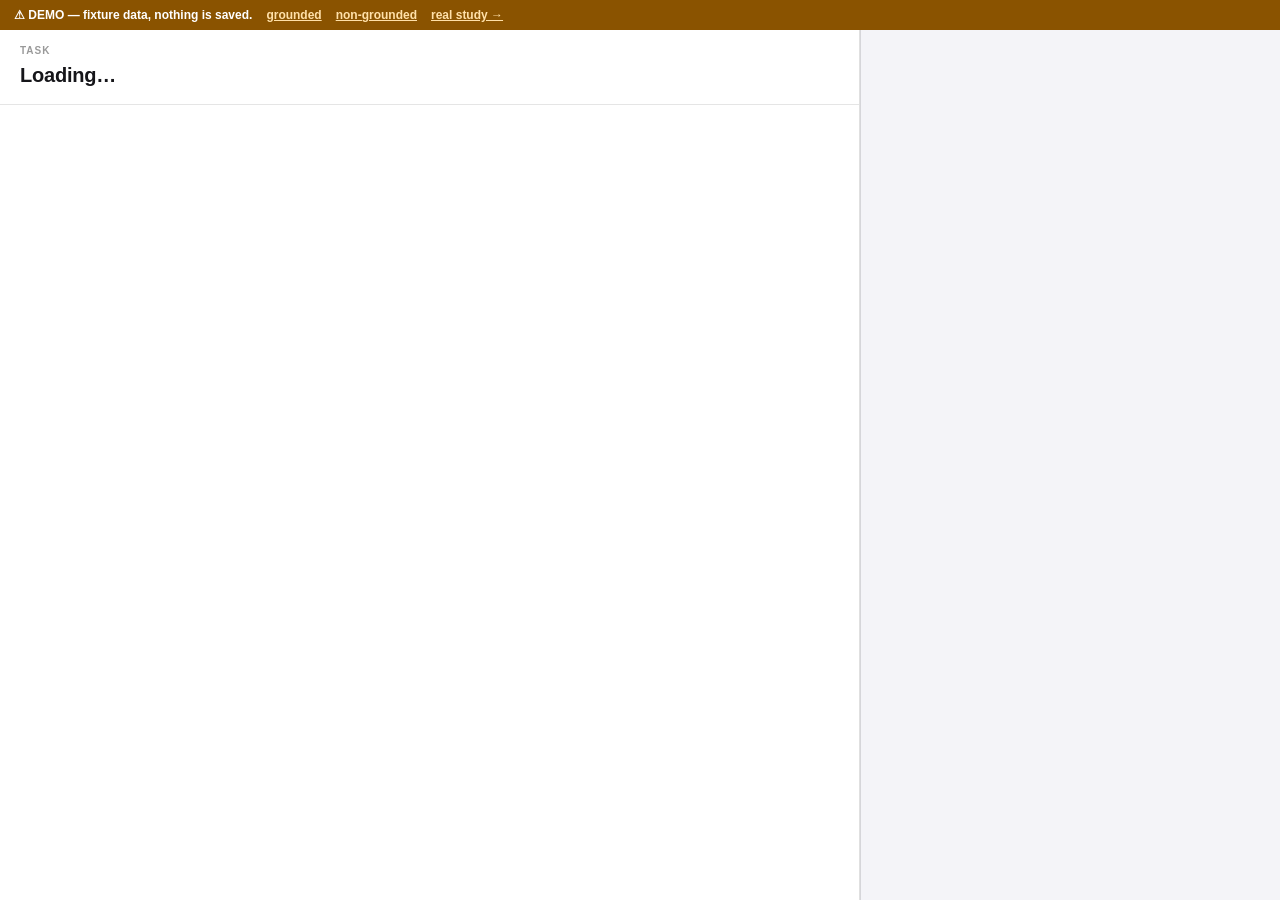
==== commit 6f1fea3a: "Find V2: a crossed queue, a walkthrough, and a task page that boots The task page had stopped bootin" ====
--- a/demo.html
+++ b/demo.html
@@ -4,7 +4,7 @@
   <meta charset="utf-8">
   <meta name="viewport" content="width=device-width, initial-scale=1">
   <title>PageGuide User Study — demo</title>
-  <link rel="stylesheet" href="styles/stimulus.css">
+  <link rel="stylesheet" href="styles/stimulus.css?v=find-v2-20260902o">
   <link rel="stylesheet" href="styles/site.css">
   <style>
     /* Unmistakable. A demo that looks like the study is a demo someone runs a participant through. */
--- a/styles/stimulus.css
+++ b/styles/stimulus.css
@@ -476,3 +476,53 @@
 
 .tv-answer p { margin: 0 0 8px; }
 .tv-answer p:last-child { margin-bottom: 0; }
+
+/* ── Key steps ────────────────────────────────────────────────────────────────
+   The journey rows the reasoning trail accounts for, flagged so a participant can start there
+   instead of matching step numbers by eye. Only drawn when mountStimulus is passed
+   `highlightMilestones` — off in the live study, see the note in render(). */
+.tv-journey-row.is-key {
+  background: rgba(255, 176, 32, 0.10);
+  box-shadow: inset 2px 0 0 #f0a020;
+}
+
+.tv-journey-row.is-key.is-shot:hover { background: rgba(255, 176, 32, 0.18); }
+
+.tv-journey-row.is-key .tv-dot { background: #f0a020; }
+
+.tv-key-flag {
+  display: inline-block;
+  margin-right: 8px;
+  padding: 1px 7px;
+  border-radius: 999px;
+  background: #f0a020;
+  color: #fff;
+  font-size: 10px;
+  font-weight: 800;
+  /* Tighter than the other uppercase chips: "IMPORTANT MILESTONE" is a long label sitting inline in
+     front of the step number, and the default tracking pushed the instruction off to the right. */
+  letter-spacing: 0.02em;
+  text-transform: uppercase;
+  white-space: nowrap;
+  vertical-align: 2px;
+}
+
+.tv-key-count {
+  margin-left: 4px;
+  padding: 1px 7px;
+  border-radius: 999px;
+  background: rgba(240, 160, 32, 0.16);
+  color: #8a5a00;
+  font-size: 10px;
+  letter-spacing: 0.03em;
+}
+
+.tv-key-legend {
+  margin: 0 0 8px;
+  padding: 8px 10px;
+  border-radius: 8px;
+  background: rgba(240, 160, 32, 0.08);
+  font-size: 12.5px;
+  line-height: 1.5;
+  color: rgba(0, 0, 0, 0.62);
+}
--- a/styles/site.css
+++ b/styles/site.css
@@ -42,7 +42,17 @@
   overflow-y: auto;
   background: #fff;
   border-right: 1px solid var(--line);
-}
+  /* A COLUMN, so the thing inside it can fill it.
+     `.tv-main` is `flex: 1 1 auto` and `.find-page` is `height: 100%` — both of which need a parent
+     with a definite height and a flex context, and this pane was neither. `height: 100%` on the frame
+     therefore resolved to auto and fell back to its `min-height: 80vh`, leaving a fifth of the
+     viewport as blank white under every page snapshot. */
+  display: flex;
+  flex-direction: column;
+  min-height: 0;
+}
+
+.task-stimulus > .tv-main { flex: 1 1 auto; min-height: 0; }
 
 .task-panel {
   overflow-y: auto;
@@ -376,6 +386,24 @@
 .q-body > .tv-condition + .tv-group { margin: -8px 0 12px; }
 .q-body > .tv-group { margin: 0 0 12px; }
 
+/* The admin preview's ← →. Set apart from the task's own buttons and stated as scaffolding, because
+   the whole point of walking the study as `admin` is to see what a participant sees — a control they
+   do not have should not read as part of the instrument. */
+.preview-nav {
+  display: flex;
+  align-items: center;
+  justify-content: space-between;
+  gap: 10px;
+  margin-top: 14px;
+  padding: 8px 10px;
+  border: 1px dashed var(--line);
+  border-radius: 10px;
+  background: rgba(0, 0, 0, 0.02);
+}
+.preview-nav-label { font-size: 11.5px; color: var(--muted); }
+.preview-nav-buttons { display: flex; gap: 6px; flex: 0 0 auto; }
+.preview-nav-buttons .q-btn { padding: 4px 12px; font-size: 14px; line-height: 1.2; }
+
 .q-post-body { display: flex; flex-direction: column; gap: 14px; }
 .q-post-section {
   background: var(--card);
@@ -992,6 +1020,18 @@
    into a split that was made by a counter. */
 .v2-chip.is-group-a { background: #fdf4ec; border-color: #eccfb0; color: #7a4a17; }
 .v2-chip.is-group-b { background: #eef6fa; border-color: #b7d4e4; color: #1d4c66; }
+/* Why a run is keyed incorrect. Misreported is the item the grounding condition exists to measure,
+   so it is the one that carries colour; the others are neutral. Not a red/green scale — none of
+   these is a better kind of failure, they are different kinds, and shading them by severity would
+   suggest a ranking the study does not have. */
+.v2-chip.is-mode-misreported { background: #fdf0e8; border-color: #edc3a6; color: #8a3c10; }
+.v2-chip.is-mode-incomplete { background: #f5f5f7; border-color: #d8d8de; color: #4a4a52; }
+.v2-chip.is-mode-could_not_complete { background: #f5f5f7; border-color: #d8d8de; color: #4a4a52; }
+.v2-chip.is-mode-unspecified { background: transparent; border-style: dashed; color: var(--muted); }
+/* Nobody opened a reference on this task. Marked, not coloured as a failure: in the non-grounded arm
+   there was nothing to open, and even in the grounded arm judging without checking is a finding
+   rather than a mistake. */
+.v2-chip.is-none-opened { background: transparent; border-style: dashed; color: var(--muted); font-weight: 600; }
 .admin-subtitle { margin: 22px 0 8px; font-size: 14px; font-weight: 800; }
 
 /* ── The reference panel (review mode) ───────────────────────────────────────
@@ -1006,6 +1046,11 @@
   background: var(--card);
 }
 .admin-link-list { margin: 10px 0; padding-left: 0; list-style: none; }
+/* Delete edits the answer participants read, unlike Re-link and Show. Marked as the destructive one
+   without being alarming — it is a normal part of tidying an answer, just the only button here that
+   changes the stimulus. */
+.admin-link-drop { color: #8c2b2b; border-color: #e6c3c3; }
+.admin-link-drop:hover { background: #fdeeee; border-color: #d99a9a; }
 .admin-link-row {
   padding: 8px 0;
   border-top: 1px solid var(--line);
@@ -1105,6 +1150,15 @@
 .guide-board td b { font-size: 17px; font-weight: 800; }
 .guide-board td.is-gap { background: #fdeeee; color: #8c2b2b; }
 .guide-board td.is-gap span { display: block; font-size: 10px; font-weight: 700; }
+/* Structurally empty, not missing — the same distinction renderCharts draws with "not in this
+   design". Muted, so the eye goes to the cells that can actually be filled. */
+.guide-board td.is-none { color: var(--muted); }
+.guide-board td.is-none span { display: block; font-size: 10px; font-weight: 600; }
+/* The INCORRECT row broken down by why. Indented and lighter because these are a reading of the row
+   above, not two more kinds of run — a group can have false successes and still be missing the
+   misreporting kind, and that gap is invisible on the totals alone. */
+.guide-board-sub th { padding-left: 16px; font-weight: 600; color: var(--muted); }
+.guide-board-sub td b { font-size: 14px; }
 .guide-board-total th,
 .guide-board-total td { background: #fafafc; color: var(--muted); }
 .guide-board-total td b { font-size: 14px; color: var(--ink); }
@@ -1963,6 +2017,9 @@
 .find-page {
   width: 100%;
   height: 100%;
+  /* The floor is for the stacked layout below 900px, where the shell's height is content-driven and
+     `height: 100%` has nothing to resolve against. With the pane a flex column at full height, the
+     desktop case takes the pane's own height and this never applies. */
   min-height: 80vh;
   border: 0;
   display: block;
@@ -2399,6 +2456,29 @@
 .tut-kind-fine { font-size: 12.5px; color: var(--muted); }
 .tut-welcome-actions { flex-direction: column; }
 
+/* Roomier than V1's cards, because V2's carry two short lines rather than a paragraph — at the old
+   padding the text sat closer to the edges than to itself. The head keeps its own inset so the band
+   and the body line up down the left. */
+.tut-kind-head { padding: 11px 16px; }
+.tut-kind-body { padding: 14px 16px 16px; }
+.tut-kind-body p { margin: 0 0 6px; }
+
+/* The skip button lives in the nav bar, where .tut-nav supplies the button's shape. Standing on its
+   own under the Start button it inherited the browser's default grey box, which read as a disabled
+   control rather than as the quiet way out. */
+.tut-welcome-actions .tut-nav-skip {
+  align-self: center;
+  margin-top: 10px;
+  padding: 6px 10px;
+  border: 0;
+  background: none;
+  font: inherit;
+  font-size: 13px;
+  cursor: pointer;
+}
+
+.tut-welcome-actions .tut-nav-skip:hover { color: var(--accent-dark); }
+
 /* ── What we were looking for ────────────────────────────────────────────────── */
 .tut-debrief {
   border: 1px solid var(--line);
@@ -2971,7 +3051,10 @@
 
 .find-v2-body .welcome-eyebrow { color: #0f6b43; }
 .find-v2-back { margin-top: 20px; text-decoration: none; }
-.find-v2-back + .admin-door { margin-top: 8px; }
+/* The V1 door sits beside "Leave Admin" inside the unlocked shell, so the two exits read as one
+   row rather than as a button and a stray link. */
+.admin-exit-row { align-items: center; gap: 14px; margin-top: 10px; }
+.admin-exit-row .admin-door { margin: 0; }
 
 .find-v2-editor-picker {
   display: grid;
@@ -3678,3 +3761,194 @@
 
 .viz-task-tag.is-new { background: rgba(235, 104, 52, .14); color: #a3421a; }
 .viz-task-tag.is-old { background: rgba(42, 120, 214, .12); color: #1c5cab; }
+
+/* index.html loads styles/stimulus.css so Admin → Session preview can mount the real trajectory
+   viewer. That file is the extension's stylesheet verbatim, and it makes the DOCUMENT a full-height
+   flex column — correct for the task screen it was written for, wrong for a welcome page that
+   scrolls. Undone here for the welcome document only; study.html carries no such class and keeps
+   the flex column it needs. Rather than editing stimulus.css, which is a port and stays one. */
+body.welcome-body { display: block; height: auto; }
+
+/* ── Admin → Session preview ──────────────────────────────────────────────────
+   The Guide task as a participant meets it. The left half is the real stimulus renderer inside a
+   scroll box rather than a viewport-tall pane, so the whole two-pane screen stays on one admin page
+   without either half growing without limit. */
+.preview-flow { margin: 14px 0; }
+
+.preview-stages {
+  list-style: none;
+  margin: 6px 0 14px;
+  padding: 0;
+  display: grid;
+  gap: 8px;
+}
+
+.preview-stage {
+  display: grid;
+  grid-template-columns: 26px 1fr;
+  gap: 10px;
+  align-items: start;
+  padding: 9px 11px;
+  border-radius: 10px;
+  border: 1px solid var(--line);
+  background: #fff;
+}
+
+/* Which pane the moment happens in, said in the border rather than in more prose. */
+.preview-stage.is-left { border-left: 3px solid var(--accent); }
+.preview-stage.is-right { border-left: 3px solid #b9bed4; }
+
+.preview-stage-n {
+  display: grid;
+  place-items: center;
+  width: 22px;
+  height: 22px;
+  border-radius: 999px;
+  background: var(--accent);
+  color: #fff;
+  font-size: 11px;
+  font-weight: 800;
+}
+
+.preview-stage-pane {
+  margin-left: 8px;
+  font-size: 11px;
+  letter-spacing: 0.03em;
+  text-transform: uppercase;
+  color: rgba(0, 0, 0, 0.42);
+}
+
+.preview-stage p { margin: 4px 0 0; font-size: 13px; line-height: 1.5; }
+
+.preview-controls {
+  display: grid;
+  grid-template-columns: repeat(auto-fit, minmax(230px, 1fr));
+  gap: 14px;
+  align-items: start;
+  margin: 14px 0 8px;
+}
+
+/* The inclusion switches are the widest group and the one that changes the stimulus rather than the
+   view of it, so they get a row to themselves wherever the grid has more than one column. */
+.preview-field-wide { grid-column: 1 / -1; }
+
+/* On/off said in the chip as well as in the box: a row of four look-alike toggles is read at a
+   glance, and the glance has to land on which ones are IN. */
+.preview-section.is-in {
+  border-color: var(--accent);
+  background: rgba(120, 87, 255, 0.08);
+  font-weight: 700;
+}
+
+.preview-save .welcome-status { margin: 0; font-size: 12px; align-self: center; }
+
+.preview-field { display: block; min-width: 0; }
+.preview-field .welcome-label { display: block; margin-bottom: 5px; }
+
+.preview-chips { display: flex; flex-wrap: wrap; gap: 6px; }
+
+.preview-toggle {
+  display: inline-flex;
+  align-items: center;
+  gap: 6px;
+  padding: 5px 9px;
+  border: 1px solid var(--line);
+  border-radius: 999px;
+  background: #fff;
+  font-size: 12px;
+  cursor: pointer;
+}
+
+/* Not shipped. A switch that changes what participants see has to look different from one that
+   only changes this preview. */
+.preview-toggle.is-proposal {
+  border-color: #f0a020;
+  background: rgba(240, 160, 32, 0.08);
+}
+
+.preview-frame {
+  display: grid;
+  grid-template-columns: minmax(0, 1.45fr) minmax(300px, 1fr);
+  grid-template-rows: auto minmax(0, 1fr);
+  gap: 0 0;
+  margin-top: 10px;
+  border: 1px solid var(--line);
+  border-radius: 12px;
+  overflow: hidden;
+  background: var(--panel-bg);
+}
+
+.preview-pane-label {
+  padding: 7px 12px;
+  border-bottom: 1px solid var(--line);
+  background: #f6f7fb;
+  font-size: 11px;
+  font-weight: 800;
+  letter-spacing: 0.05em;
+  text-transform: uppercase;
+  color: rgba(0, 0, 0, 0.45);
+}
+
+.preview-stimulus,
+.preview-question {
+  max-height: 70vh;
+  overflow-y: auto;
+  background: #fff;
+}
+
+.preview-question { background: var(--panel-bg); border-left: 1px solid var(--line); }
+
+.preview-inert { margin-top: 12px; }
+
+@media (max-width: 900px) {
+  .preview-controls { grid-template-columns: 1fr; }
+  .preview-frame { grid-template-columns: 1fr; }
+  .preview-question { border-left: 0; border-top: 1px solid var(--line); }
+}
+
+/* Which arm the left pane is actually showing — recorded, or derived from the grounded one at
+   render. A researcher reviewing wording needs to know which of the two they are reading. */
+.preview-source { margin: 8px 0 0; }
+.preview-source.is-derived {
+  padding: 7px 10px;
+  border-radius: 8px;
+  background: rgba(120, 87, 255, 0.08);
+}
+
+/* ── The Find V2 walkthrough ───────────────────────────────────────────────────
+   Reuses V1's .tut-* vocabulary for the hero, the nav bar and the debrief. These are the pieces
+   this walkthrough adds: the orientation card that sits above the question on a practice task, and
+   the quoted page sentences in the Find debrief. (V1's .tut-evidence expects <li> children and
+   compares what the participant picked; this one only quotes, so it is its own thing.) */
+.tut-orient {
+  border-color: var(--accent);
+  background: rgba(120, 87, 255, 0.05);
+}
+
+.tut-orient-list {
+  margin: 10px 0 0;
+  padding-left: 18px;
+  font-size: 13px;
+  line-height: 1.55;
+  color: var(--muted);
+}
+
+.tut-orient-list li { margin-bottom: 7px; }
+.tut-orient-list b { color: var(--ink); }
+
+.tut-debrief-answer { margin: 6px 0 10px; font-weight: 700; }
+
+.tut-fact {
+  border-left: 3px solid var(--accent);
+  padding: 4px 0 4px 10px;
+  margin: 10px 0;
+}
+
+.tut-fact-label {
+  font: 800 11px/1.4 inherit;
+  letter-spacing: .05em;
+  text-transform: uppercase;
+  color: var(--muted);
+}
+
+.tut-fact-text { font-size: 13.5px; line-height: 1.5; }
